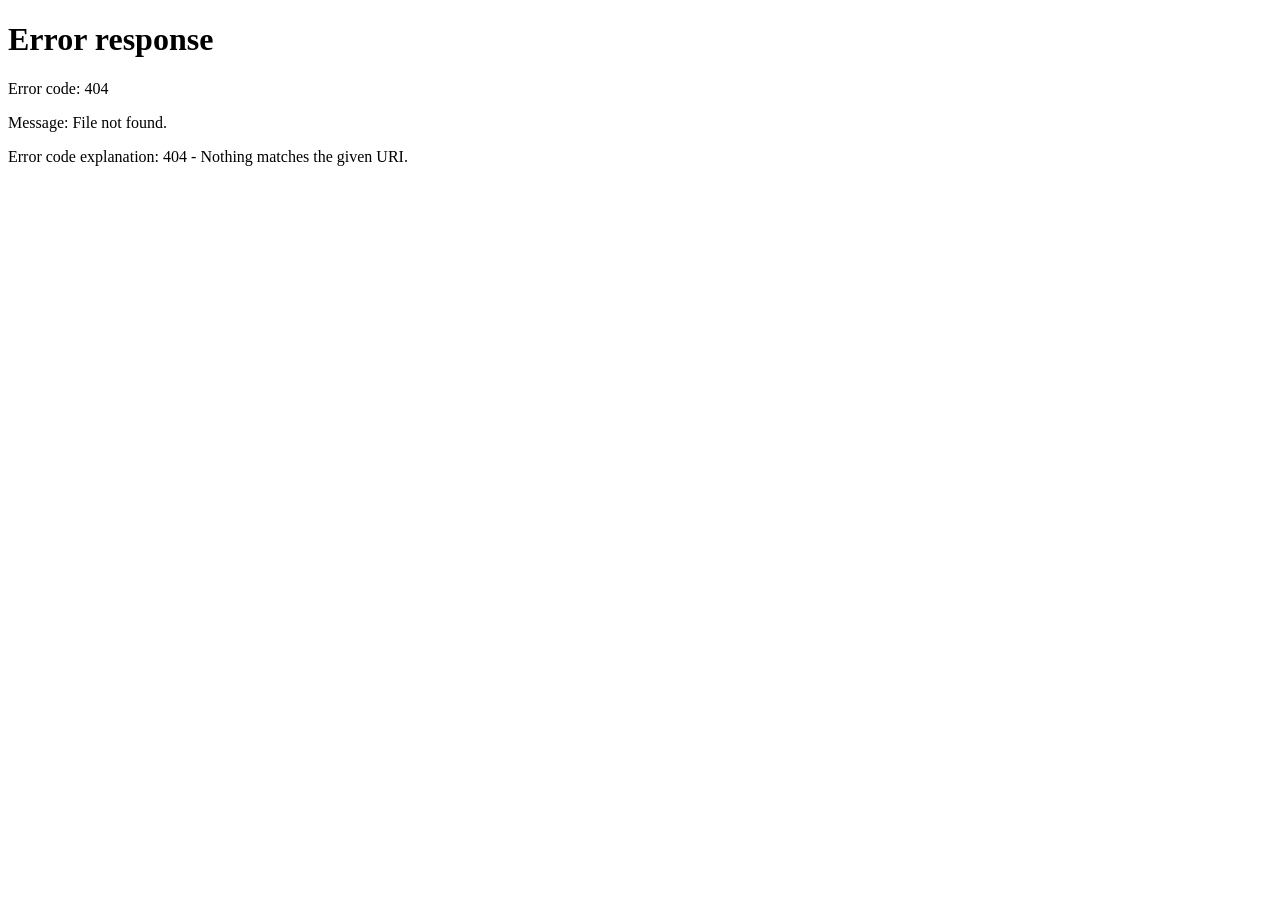
==== dashboard.html @ 2d8a4109 "feat: widget flotante persistente de usuarios conectados en tiempo real" ====
<!DOCTYPE html>
<html lang="es">
<head>
    <meta charset="UTF-8">
    <meta name="viewport" content="width=device-width, initial-scale=1.0">
    <title>Producción - Dashboard ERP</title>
    <meta name="description" content="Dashboard principal del sistema ERP de Producción.">
    <link rel="stylesheet" href="style.css">
    <link href="https://fonts.googleapis.com/css2?family=Outfit:wght@300;400;600;800&display=swap" rel="stylesheet">
    <link rel="manifest" href="manifest.json">
    <meta name="theme-color" content="#4facfe">
    <meta name="apple-mobile-web-app-capable" content="yes">
    <meta name="apple-mobile-web-app-status-bar-style" content="black-translucent">
    <meta name="apple-mobile-web-app-title" content="ProDUC">
    <link rel="apple-touch-icon" href="icons/icon-192.png">
</head>
<body class="dashboard-body">
    <script>
        (function() { if (!sessionStorage.getItem('sesion_activa')) window.location.replace('index.html'); })();
    </script>
    <div class="background-effects">
        <div class="glow-orb orb-1"></div>
        <div class="glow-orb orb-2"></div>
        <div class="glow-orb orb-3"></div>
    </div>

    <div class="dashboard-container">
        <!-- Sidebar -->
        <aside class="sidebar glass-panel">
            <div class="sidebar-header">
                <h2>Pro<span class="highlight">DUC</span></h2>
            </div>
            <nav class="sidebar-nav">
                <ul>
                    <li class="active"><a href="#" class="nav-link" data-target="dashboard-view">
                        <svg viewBox="0 0 24 24" fill="none" stroke="currentColor" stroke-width="2"><rect x="3" y="3" width="7" height="7"></rect><rect x="14" y="3" width="7" height="7"></rect><rect x="14" y="14" width="7" height="7"></rect><rect x="3" y="14" width="7" height="7"></rect></svg>
                        Dashboard
                    </a></li>
                    <li><a href="#" class="nav-link" data-target="usuarios-view">
                        <svg viewBox="0 0 24 24" fill="none" stroke="currentColor" stroke-width="2"><path d="M17 21v-2a4 4 0 0 0-4-4H5a4 4 0 0 0-4 4v2"></path><circle cx="9" cy="7" r="4"></circle><path d="M23 21v-2a4 4 0 0 0-3-3.87"></path><path d="M16 3.13a4 4 0 0 1 0 7.75"></path></svg>
                        Usuarios
                    </a></li>
                    <li><a href="#" class="nav-link" data-target="proyectos-view">
                        <svg viewBox="0 0 24 24" fill="none" stroke="currentColor" stroke-width="2"><path d="M14 2H6a2 2 0 0 0-2 2v16a2 2 0 0 0 2 2h12a2 2 0 0 0 2-2V8z"></path><polyline points="14 2 14 8 20 8"></polyline><line x1="16" y1="13" x2="8" y2="13"></line><line x1="16" y1="17" x2="8" y2="17"></line></svg>
                        Eventos Especiales
                    </a></li>

                    <li><a href="#" class="nav-link" data-target="agenda-view">
                        <svg viewBox="0 0 24 24" fill="none" stroke="currentColor" stroke-width="2"><rect x="3" y="4" width="18" height="18" rx="2" ry="2"></rect><line x1="16" y1="2" x2="16" y2="6"></line><line x1="8" y1="2" x2="8" y2="6"></line><line x1="3" y1="10" x2="21" y2="10"></line></svg>
                        Agenda
                    </a></li>
                    <li><a href="#" class="nav-link" data-target="recursos-view">
                        <svg viewBox="0 0 24 24" fill="none" stroke="currentColor" stroke-width="2"><path d="M4 19.5A2.5 2.5 0 0 1 6.5 17H20"></path><path d="M6.5 2H20v20H6.5A2.5 2.5 0 0 1 4 19.5v-15A2.5 2.5 0 0 1 6.5 2z"></path></svg>
                        Recursos
                    </a></li>
                    <li><a href="#" class="nav-link" data-target="chat-view">
                        <svg viewBox="0 0 24 24" fill="none" stroke="currentColor" stroke-width="2"><path d="M21 15a2 2 0 0 1-2 2H7l-4 4V5a2 2 0 0 1 2-2h14a2 2 0 0 1 2 2z"></path></svg>
                        Chat
                    </a></li>
                    <li><a href="#" class="nav-link" data-target="ajustes-view">
                        <svg viewBox="0 0 24 24" fill="none" stroke="currentColor" stroke-width="2"><circle cx="12" cy="12" r="3"></circle><path d="M19.4 15a1.65 1.65 0 0 0 .33 1.82l.06.06a2 2 0 0 1 0 2.83 2 2 0 0 1-2.83 0l-.06-.06a1.65 1.65 0 0 0-1.82-.33 1.65 1.65 0 0 0-1 1.51V21a2 2 0 0 1-2 2 2 2 0 0 1-2-2v-.09A1.65 1.65 0 0 0 9 19.4a1.65 1.65 0 0 0-1.82.33l-.06.06a2 2 0 0 1-2.83 0 2 2 0 0 1 0-2.83l.06-.06a1.65 1.65 0 0 0 .33-1.82 1.65 1.65 0 0 0-1.51-1H3a2 2 0 0 1-2-2 2 2 0 0 1 2-2h.09A1.65 1.65 0 0 0 4.6 9a1.65 1.65 0 0 0-.33-1.82l-.06-.06a2 2 0 0 1 0-2.83 2 2 0 0 1 2.83 0l.06.06a1.65 1.65 0 0 0 1.82.33H9a1.65 1.65 0 0 0 1-1.51V3a2 2 0 0 1 2-2 2 2 0 0 1 2 2v.09a1.65 1.65 0 0 0 1 1.51 1.65 1.65 0 0 0 1.82-.33l.06-.06a2 2 0 0 1 2.83 0 2 2 0 0 1 0 2.83l-.06.06a1.65 1.65 0 0 0-.33 1.82V9a1.65 1.65 0 0 0 1.51 1H21a2 2 0 0 1 2 2 2 2 0 0 1-2 2h-.09a1.65 1.65 0 0 0-1.51 1z"></path></svg>
                        Ajustes
                    </a></li>
                </ul>
            </nav>
            <div class="sidebar-footer">
                <a href="#" class="logout-btn">
                    <svg viewBox="0 0 24 24" fill="none" stroke="currentColor" stroke-width="2"><path d="M9 21H5a2 2 0 0 1-2-2V5a2 2 0 0 1 2-2h4"></path><polyline points="16 17 21 12 16 7"></polyline><line x1="21" y1="12" x2="9" y2="12"></line></svg>
                    Cerrar Sesión
                </a>
            </div>
        </aside>

        <!-- Contenido Principal -->
        <main class="main-content">
            <!-- VISTA: DASHBOARD -->
            <div id="dashboard-view" class="view-section active-view">
                <!-- Tarjeta de bienvenida con info del usuario -->
                <div class="bienvenida-card glass-panel" style="margin-bottom:20px;">
                    <div id="bienvenida-content"></div>
                </div>
                <section class="dashboard-grid">
                    <div class="widget-card glass-panel">
                        <div class="widget-icon primary-bg">
                            <svg viewBox="0 0 24 24" fill="white" stroke="none"><path d="M17 21v-2a4 4 0 0 0-4-4H5a4 4 0 0 0-4 4v2"></path><circle cx="9" cy="7" r="4"></circle><path d="M23 21v-2a4 4 0 0 0-3-3.87"></path><path d="M16 3.13a4 4 0 0 1 0 7.75"></path></svg>
                        </div>
                        <div class="widget-info">
                            <h3>Usuarios Registrados</h3>
                            <p class="widget-number" id="stat-usuarios">0</p>
                            <span class="trend neutral" id="stat-usuarios-label">Sin registros aún</span>
                        </div>
                    </div>
                    <div class="widget-card glass-panel">
                        <div class="widget-icon purple-bg">
                            <svg viewBox="0 0 24 24" fill="white" stroke="none"><path d="M22 19a2 2 0 0 1-2 2H4a2 2 0 0 1-2-2V5a2 2 0 0 1 2-2h5l2 3h9a2 2 0 0 1 2 2z"></path></svg>
                        </div>
                        <div class="widget-info">
                            <h3>Eventos Especiales</h3>
                            <p class="widget-number" id="stat-proyectos">0</p>
                            <span class="trend neutral" id="stat-proyectos-label">Sin eventos aún</span>
                        </div>
                    </div>
                    <div class="widget-card glass-panel">
                        <div class="widget-icon success-bg">
                            <svg viewBox="0 0 24 24" fill="none" stroke="white" stroke-width="2"><rect x="3" y="4" width="18" height="18" rx="2" ry="2"></rect><line x1="16" y1="2" x2="16" y2="6"></line><line x1="8" y1="2" x2="8" y2="6"></line><line x1="3" y1="10" x2="21" y2="10"></line></svg>
                        </div>
                        <div class="widget-info">
                            <h3>Servicios Reservados</h3>
                            <p class="widget-number" id="stat-servicios">0</p>
                            <span class="trend neutral" id="stat-servicios-label">Sin reservas aún</span>
                        </div>
                    </div>
                </section>
                <section class="dashboard-details">
                    <div class="details-panel glass-panel">
                        <div class="panel-heading">
                            <h3>Servicios Esta Semana</h3>
                        </div>
                        <ul class="activity-list" id="servicios-semana-list">
                            <li><span style="color:var(--text-muted);font-size:0.9rem;">Sin servicios reservados esta semana.</span></li>
                        </ul>
                    </div>
                </section>
                <!-- Panel programación por servicio (Siervo) -->
                <div class="details-panel glass-panel" id="dash-programacion-panel" style="margin-bottom:0;display:none;">
                    <div class="panel-heading">
                        <h3>📄 Programación</h3>
                    </div>
                    <div id="dash-programacion-content"></div>
                </div>
                <!-- Panel proyectos del dashboard -->
                <section class="dashboard-details" style="margin-top:0;">
                    <div class="details-panel glass-panel" id="dash-proyectos-panel">
                        <div class="panel-heading">
                            <h3 id="dash-proyectos-titulo">Próximos Eventos</h3>
                        </div>
                        <ul class="activity-list" id="dash-proyectos-list">
                            <li><span style="color:var(--text-muted);font-size:0.9rem;">Sin eventos especiales.</span></li>
                        </ul>
                    </div>
                </section>
            </div>

            <!-- VISTA: USUARIOS -->
            <div id="usuarios-view" class="view-section hidden-view">
                <div class="details-panel glass-panel">
                    <div class="panel-heading" style="flex-wrap:wrap;gap:10px;">
                        <h2>Usuarios Registrados</h2>
                        <div style="display:flex;gap:8px;flex-wrap:wrap;align-items:center;">
                            <select id="filtro-rol" class="filter-select">
                                <option value="">Todos los roles</option>
                                <option value="SuperLider">Super Líder</option>
                                <option value="Lider">Líder</option>
                                <option value="Siervo">Siervo</option>
                            </select>
                            <select id="filtro-area" class="filter-select">
                                <option value="">Todas las áreas</option>
                                <option value="Visuales">Visuales</option>
                                <option value="Filmakers">Filmakers</option>
                                <option value="Fotografía">Fotografía</option>
                                <option value="Coordinación">Coordinación</option>
                                <option value="Switchers">Switchers</option>
                                <option value="Streaming">Streaming</option>
                                <option value="Luces">Luces</option>
                                <option value="Diseño">Diseño</option>
                                <option value="Edición">Edición</option>
                                <option value="Protocolos">Protocolos</option>
                                <option value="Cámaras">Cámaras</option>
                                <option value="Administración">Administración</option>
                            </select>
                        </div>
                    </div>
                    <div id="usuarios-cards-container" style="display:grid;grid-template-columns:repeat(auto-fill,minmax(280px,1fr));gap:14px;margin-top:8px;"></div>
                </div>
            </div>

            <!-- VISTA: PROYECTOS -->
            <div id="proyectos-view" class="view-section hidden-view">
                <!-- Lista de proyectos -->
                <div class="details-panel glass-panel" style="margin-bottom:20px;">
                    <div class="panel-heading" style="flex-wrap:wrap;gap:8px;">
                        <h2>Eventos Especiales</h2>
                        <div style="display:flex;gap:8px;align-items:center;flex-wrap:wrap;">
                            <span id="proyectos-count" style="color:var(--secondary-color);font-size:0.85rem;"></span>
                            <select id="filtro-estado-proy" class="filter-select">
                                <option value="">Todos los estados</option>
                                <option value="Planificado">Planificado</option>
                                <option value="En curso">En curso</option>
                                <option value="Completado">Completado</option>
                            </select>
                            <button class="btn-secondary" id="btn-toggle-calendario" style="padding:4px 10px;font-size:0.78rem;">📅 Calendario</button>
                        </div>
                    </div>
                    <div id="proyectos-calendario" class="hidden" style="margin-bottom:16px;"></div>
                    <div id="proyectos-lista" style="margin-bottom:10px;"></div>
                </div>
                <!-- Formulario crear proyecto (solo Admin) -->
                <div class="details-panel glass-panel" id="crear-proyecto-panel" style="margin-bottom:20px;">
                    <div class="panel-heading">
                        <h2>Crear Nuevo Evento Especial</h2>
                    </div>
                    <form id="proyectos-form" class="custom-form">
                        <div class="input-group">
                            <label>Nombre del Evento</label>
                            <input type="text" id="proj-nombre" placeholder="Ej: Aniversario 2026" required>
                        </div>
                        <div class="form-row">
                            <div class="input-group">
                                <label>Fecha del Evento</label>
                                <input type="date" id="proj-fecha" required>
                            </div>
                            <div class="input-group">
                                <label>Hora del Evento</label>
                                <input type="time" id="proj-hora" required>
                            </div>
                        </div>
                        <div class="input-group">
                            <label>Áreas Requeridas y Siervos por Área</label>
                            <div id="proj-areas-container" class="areas-container">
                                <div class="area-row" data-area="Visuales"><span class="area-icono">🎬</span><span class="area-nombre">Visuales</span><div class="area-counter"><button type="button" class="area-counter-btn area-minus">−</button><input type="number" class="area-cantidad" min="0" value="0"><button type="button" class="area-counter-btn area-plus">+</button></div></div>
                                <div class="area-row" data-area="Filmakers"><span class="area-icono">🎥</span><span class="area-nombre">Filmakers</span><div class="area-counter"><button type="button" class="area-counter-btn area-minus">−</button><input type="number" class="area-cantidad" min="0" value="0"><button type="button" class="area-counter-btn area-plus">+</button></div></div>
                                <div class="area-row" data-area="Fotografía"><span class="area-icono">📷</span><span class="area-nombre">Fotografía</span><div class="area-counter"><button type="button" class="area-counter-btn area-minus">−</button><input type="number" class="area-cantidad" min="0" value="0"><button type="button" class="area-counter-btn area-plus">+</button></div></div>
                                <div class="area-row" data-area="Coordinación"><span class="area-icono">📋</span><span class="area-nombre">Coordinación</span><div class="area-counter"><button type="button" class="area-counter-btn area-minus">−</button><input type="number" class="area-cantidad" min="0" value="0"><button type="button" class="area-counter-btn area-plus">+</button></div></div>
                                <div class="area-row" data-area="Switchers"><span class="area-icono">🎛️</span><span class="area-nombre">Switchers</span><div class="area-counter"><button type="button" class="area-counter-btn area-minus">−</button><input type="number" class="area-cantidad" min="0" value="0"><button type="button" class="area-counter-btn area-plus">+</button></div></div>
                                <div class="area-row" data-area="Streaming"><span class="area-icono">📡</span><span class="area-nombre">Streaming</span><div class="area-counter"><button type="button" class="area-counter-btn area-minus">−</button><input type="number" class="area-cantidad" min="0" value="0"><button type="button" class="area-counter-btn area-plus">+</button></div></div>
                                <div class="area-row" data-area="Luces"><span class="area-icono">💡</span><span class="area-nombre">Luces</span><div class="area-counter"><button type="button" class="area-counter-btn area-minus">−</button><input type="number" class="area-cantidad" min="0" value="0"><button type="button" class="area-counter-btn area-plus">+</button></div></div>
                                <div class="area-row" data-area="Diseño"><span class="area-icono">🎨</span><span class="area-nombre">Diseño</span><div class="area-counter"><button type="button" class="area-counter-btn area-minus">−</button><input type="number" class="area-cantidad" min="0" value="0"><button type="button" class="area-counter-btn area-plus">+</button></div></div>
                                <div class="area-row" data-area="Edición"><span class="area-icono">✂️</span><span class="area-nombre">Edición</span><div class="area-counter"><button type="button" class="area-counter-btn area-minus">−</button><input type="number" class="area-cantidad" min="0" value="0"><button type="button" class="area-counter-btn area-plus">+</button></div></div>
                                <div class="area-row" data-area="Protocolos"><span class="area-icono">📜</span><span class="area-nombre">Protocolos</span><div class="area-counter"><button type="button" class="area-counter-btn area-minus">−</button><input type="number" class="area-cantidad" min="0" value="0"><button type="button" class="area-counter-btn area-plus">+</button></div></div>
                                <div class="area-row" data-area="Cámaras"><span class="area-icono">📸</span><span class="area-nombre">Cámaras</span><div class="area-counter"><button type="button" class="area-counter-btn area-minus">−</button><input type="number" class="area-cantidad" min="0" value="0"><button type="button" class="area-counter-btn area-plus">+</button></div></div>
                            </div>
                        </div>
                        <div class="input-group">
                            <label>Descripción / Notas</label>
                            <textarea id="proj-desc" rows="3" placeholder="Detalles adicionales del evento..."></textarea>
                        </div>
                        <button type="submit" class="btn-primary" style="margin-top:20px;">Publicar Evento</button>
                    </form>
                </div>
                <!-- Historial de proyectos (al fondo) -->
                <div class="details-panel glass-panel">
                    <div class="panel-heading">
                        <h2>📁 Historial</h2>
                        <span id="historial-count" style="color:var(--text-muted);font-size:0.85rem;"></span>
                    </div>
                    <div id="proyectos-historial"></div>
                </div>
            </div>

            <!-- VISTA: AGENDA -->
            <div id="agenda-view" class="view-section hidden-view">
                <div class="details-panel glass-panel">
                    <div class="panel-heading" style="flex-wrap:wrap;gap:8px;">
                        <div>
                            <h2 id="agenda-week-title">Agenda Semanal</h2>
                            <p style="color:var(--text-muted);font-size:0.85rem;margin-top:4px;" id="agenda-week-range"></p>
                        </div>
                        <div style="display:flex;gap:8px;align-items:center;" id="agenda-admin-controls">
                            <!-- Solo Admin: ver reservas de todos -->
                            <button class="btn-secondary" id="btn-ver-reservas" style="display:none;">👥 Ver quién reservó</button>
                        </div>
                    </div>
                    <form id="agenda-form" style="max-width:100%;">
                        <div id="agenda-dynamic-container"></div>
                        <button type="submit" class="btn-primary" id="agenda-submit-btn" style="margin-top:30px;">Confirmar Selección</button>
                    </form>
                </div>
            </div>

            <!-- VISTA: RECURSOS -->
            <div id="recursos-view" class="view-section hidden-view">
                <!-- Para Admin/Líderes: Videos primero, luego PDFs -->
                <!-- Para Siervos: PDFs primero, luego Videos (se reordena por JS) -->
                <div id="recursos-pdfs-section" class="details-panel glass-panel" style="margin-bottom:20px;">
                    <div class="panel-heading">
                        <h2>📄 Programación</h2>
                        <span id="recursos-pdfs-count" style="color:var(--secondary-color);font-size:0.85rem;"></span>
                    </div>
                    <div id="recursos-add-pdf-panel">
                        <form id="form-add-pdf" class="custom-form" style="margin-top:8px;">
                            <div class="form-row">
                                <div class="input-group">
                                    <label>Título</label>
                                    <input type="text" id="pdf-titulo" placeholder="Ej: Manual de Cámaras" required>
                                </div>
                                <div class="input-group">
                                    <label>Servicio</label>
                                    <select id="pdf-servicio" class="filter-select" style="width:100%;padding:10px 12px;">
                                        <option value="">General</option>
                                    </select>
                                </div>
                            </div>
                            <div class="input-group">
                                <label>Subir archivo</label>
                                <input type="file" id="pdf-file" style="padding:8px;background:var(--input-bg);border:1px solid var(--input-border);border-radius:10px;color:var(--text-main);width:100%;">
                            </div>
                            <button type="submit" class="btn-primary" style="max-width:160px;margin-top:10px;font-size:0.85rem;">+ Subir</button>
                        </form>
                    </div>
                    <div id="recursos-pdfs-lista" style="margin-top:16px;"></div>
                    <!-- Historial de programación (PDFs expirados) -->
                    <div id="recursos-pdfs-historial-section" style="margin-top:20px;border-top:1px solid var(--panel-border);padding-top:16px;display:none;">
                        <div style="display:flex;align-items:center;justify-content:space-between;margin-bottom:10px;">
                            <h3 style="font-size:0.9rem;color:var(--text-muted);">📁 Historial de Programación</h3>
                            <span id="recursos-pdfs-historial-count" style="font-size:0.78rem;color:var(--text-muted);"></span>
                        </div>
                        <div id="recursos-pdfs-historial-lista"></div>
                    </div>
                </div>
                <div id="recursos-videos-section" class="details-panel glass-panel">
                    <div class="panel-heading">
                        <h2>🎬 Videos</h2>
                        <span id="recursos-videos-count" style="color:var(--secondary-color);font-size:0.85rem;"></span>
                    </div>
                    <div id="recursos-add-video-panel">
                        <form id="form-add-video" class="custom-form" style="margin-top:8px;">
                            <div class="form-row">
                                <div class="input-group">
                                    <label>Título del video</label>
                                    <input type="text" id="video-titulo" placeholder="Ej: Capacitación Cámaras" required>
                                </div>
                            </div>
                            <div class="input-group">
                                <label>URL de YouTube</label>
                                <input type="url" id="video-url" placeholder="https://youtube.com/..." required>
                            </div>
                            <button type="submit" class="btn-primary" style="max-width:160px;margin-top:4px;font-size:0.85rem;">+ Agregar</button>
                        </form>
                    </div>
                    <div id="recursos-videos-lista" style="margin-top:16px;"></div>
                </div>
            </div>

            <!-- VISTA: CHAT -->
            <div id="chat-view" class="view-section hidden-view">
                <div class="chat-container glass-panel" style="display: flex; height: calc(100vh - 120px); min-height: 500px; padding: 0; overflow: hidden; border-radius: 16px;">
                    <!-- Panel izquierdo: Usuarios Conectados -->
                    <div class="chat-sidebar" style="width: 280px; border-right: 1px solid var(--panel-border); display: flex; flex-direction: column; background: rgba(0,0,0,0.15);">
                        <div class="chat-sidebar-header" style="padding: 16px; border-bottom: 1px solid var(--panel-border);">
                            <h3 style="margin: 0; font-size: 1.1rem; color: var(--text-main);">Equipo en línea</h3>
                        </div>
                        <div id="chat-users-list" style="flex: 1; overflow-y: auto; padding: 8px 0;">
                            <!-- Dinámico -->
                        </div>
                    </div>

                    <!-- Panel derecho: Conversación -->
                    <div class="chat-main" style="flex: 1; display: flex; flex-direction: column; background: rgba(255,255,255,0.01);">
                        <!-- Cabecera del chat actual -->
                        <div id="chat-active-header" style="padding: 16px; border-bottom: 1px solid var(--panel-border); display: flex; align-items: center; justify-content: space-between;">
                            <div style="display: flex; align-items: center; gap: 12px;">
                                <div id="chat-active-avatar" class="avatar-placeholder" style="width: 40px; height: 40px; border-radius: 50%; display: flex; align-items: center; justify-content: center; font-weight: 700; color: white;"></div>
                                <div>
                                    <h4 id="chat-active-name" style="margin: 0; font-size: 0.95rem;">Selecciona un chat</h4>
                                    <span id="chat-active-status" style="font-size: 0.75rem; color: var(--text-muted);">para comenzar a hablar</span>
                                </div>
                            </div>
                        </div>

                        <!-- Lista de Mensajes -->
                        <div id="chat-messages-container" style="flex: 1; overflow-y: auto; padding: 16px; display: flex; flex-direction: column; gap: 12px;">
                            <div style="text-align: center; color: var(--text-muted); margin-top: 100px; font-size: 0.9rem;">
                                <div style="font-size: 3rem; margin-bottom: 12px;">💬</div>
                                <p>Selecciona un usuario de la lista de la izquierda para enviarle un mensaje.</p>
                            </div>
                        </div>

                        <!-- Entrada de Mensajes -->
                        <form id="chat-input-form" style="padding: 16px; border-top: 1px solid var(--panel-border); display: flex; gap: 8px; background: rgba(0,0,0,0.1); opacity: 0.5; pointer-events: none;">
                            <input type="text" id="chat-input-text" placeholder="Escribe un mensaje..." autocomplete="off" required style="flex: 1; padding: 12px; border-radius: 12px; border: 1px solid var(--input-border); background: var(--input-bg); color: var(--text-main);">
                            <button type="submit" class="btn-primary" style="margin-top: 0; width: auto; padding: 0 20px;">Enviar</button>
                        </form>
                    </div>
                </div>
            </div>

            <!-- VISTA: AJUSTES -->
            <div id="ajustes-view" class="view-section hidden-view">
                <div class="details-panel glass-panel">
                    <div class="panel-heading"><h2>Ajustes del Sistema</h2></div>
                    <p style="color:var(--text-muted);margin-bottom:20px;">Configuraciones generales del sistema.</p>
                    <div id="ajustes-tema" style="display:flex;align-items:center;justify-content:space-between;padding:16px;background:rgba(255,255,255,0.03);border-radius:12px;border:1px solid var(--panel-border);margin-bottom:20px;">
                        <div>
                            <strong>Modo de visualización</strong>
                            <p style="color:var(--text-muted);font-size:0.85rem;margin-top:4px;">Alterna entre modo oscuro y claro</p>
                        </div>
                        <button class="btn-secondary" id="toggle-theme" style="padding:8px 16px;">☀️ Modo Claro</button>
                    </div>
                </div>
            </div>

            <!-- MODAL: EDICIÓN DE USUARIOS -->
            <div id="edit-user-modal" class="modal hidden">
                <div class="modal-content glass-panel">
                    <span class="close-modal" data-modal="edit-user-modal">&times;</span>
                    <h2>Editar Usuario</h2>
                    <p style="color:var(--text-muted);font-size:0.9rem;margin-bottom:20px;">Modifica los datos del usuario.</p>
                    <form id="edit-user-form" class="custom-form">
                        <div class="input-group">
                            <label>Nombre Completo</label>
                            <input type="text" id="edit-nombre" required>
                        </div>
                        <div class="input-group">
                            <label>Correo Electrónico</label>
                            <input type="email" id="edit-correo" required>
                        </div>
                        <div class="input-group">
                            <label>Área</label>
                            <select id="edit-area" required>
                                <option value="Visuales">Visuales</option>
                                <option value="Filmakers">Filmakers</option>
                                <option value="Fotografía">Fotografía</option>
                                <option value="Coordinación">Coordinación</option>
                                <option value="Switchers">Switchers</option>
                                <option value="Streaming">Streaming</option>
                                <option value="Luces">Luces</option>
                                <option value="Diseño">Diseño</option>
                                <option value="Edición">Edición</option>
                                <option value="Protocolos">Protocolos</option>
                                <option value="Cámaras">Cámaras</option>
                                <option value="Administración">Administración</option>
                            </select>
                        </div>
                        <div class="input-group" style="margin-top:20px;border-top:1px solid rgba(255,255,255,0.05);padding-top:20px;">
                            <label>Nueva Contraseña (dejar en blanco para no cambiar)</label>
                            <input type="password" id="edit-password" placeholder="••••••••">
                        </div>
                        <button type="submit" class="btn-primary" style="margin-top:10px;">Guardar Cambios</button>
                    </form>
                </div>
            </div>

            <!-- MODAL: CONFIRMACIÓN -->
            <div id="confirm-modal" class="modal hidden">
                <div class="modal-content glass-panel" style="max-width:400px;">
                    <span class="close-modal" data-modal="confirm-modal">&times;</span>
                    <h2 id="confirm-title">¿Estás seguro?</h2>
                    <p id="confirm-message" style="color:var(--text-muted);margin:16px 0;font-size:0.95rem;"></p>
                    <div style="display:flex;gap:10px;margin-top:20px;">
                        <button class="btn-secondary" id="confirm-cancel" style="flex:1;padding:12px;">Cancelar</button>
                        <button class="btn-primary" id="confirm-ok" style="flex:1;margin-top:0;padding:12px;">Confirmar</button>
                    </div>
                </div>
            </div>

            <!-- MODAL: VER RESERVAS (Admin) -->
            <div id="reservas-modal" class="modal hidden">
                <div class="modal-content glass-panel" style="max-width:600px;">
                    <span class="close-modal" data-modal="reservas-modal">&times;</span>
                    <h2>Reservas del Mes</h2>
                    <p style="color:var(--text-muted);font-size:0.9rem;margin-bottom:20px;" id="reservas-modal-subtitle"></p>
                    <div id="reservas-modal-content"></div>
                </div>
            </div>

            <!-- MODAL: DETALLE PROYECTO -->
            <div id="proyecto-modal" class="modal hidden">
                <div class="modal-content glass-panel" style="max-width:550px;">
                    <span class="close-modal" data-modal="proyecto-modal">&times;</span>
                    <h2 id="proy-modal-nombre"></h2>
                    <div id="proy-modal-body" style="margin-top:16px;"></div>
                    <div id="proy-modal-acciones" style="display:flex;gap:10px;margin-top:24px;"></div>
                </div>
            </div>

            <!-- MODAL: EDITAR PROYECTO -->
            <div id="edit-proyecto-modal" class="modal hidden">
                <div class="modal-content glass-panel" style="max-width:580px;">
                    <span class="close-modal" data-modal="edit-proyecto-modal">&times;</span>
                    <h2>Editar Proyecto</h2>
                    <form id="edit-proyecto-form" class="custom-form" style="margin-top:16px;">
                        <div class="input-group">
                            <label>Nombre del Evento</label>
                            <input type="text" id="ep-nombre" required>
                        </div>
                        <div class="form-row">
                            <div class="input-group">
                                <label>Fecha del Evento</label>
                                <input type="date" id="ep-fecha" required>
                            </div>
                            <div class="input-group">
                                <label>Hora del Evento</label>
                                <input type="time" id="ep-hora" required>
                            </div>
                        </div>
                        <div class="input-group">
                            <label>Áreas y Siervos Requeridos</label>
                            <div id="ep-areas-container" class="areas-container">
                                <div class="area-row" data-area="Visuales"><span class="area-icono">🎬</span><span class="area-nombre">Visuales</span><div class="area-counter"><button type="button" class="area-counter-btn area-minus">−</button><input type="number" class="area-cantidad" min="0" value="0"><button type="button" class="area-counter-btn area-plus">+</button></div></div>
                                <div class="area-row" data-area="Filmakers"><span class="area-icono">🎥</span><span class="area-nombre">Filmakers</span><div class="area-counter"><button type="button" class="area-counter-btn area-minus">−</button><input type="number" class="area-cantidad" min="0" value="0"><button type="button" class="area-counter-btn area-plus">+</button></div></div>
                                <div class="area-row" data-area="Fotografía"><span class="area-icono">📷</span><span class="area-nombre">Fotografía</span><div class="area-counter"><button type="button" class="area-counter-btn area-minus">−</button><input type="number" class="area-cantidad" min="0" value="0"><button type="button" class="area-counter-btn area-plus">+</button></div></div>
                                <div class="area-row" data-area="Coordinación"><span class="area-icono">📋</span><span class="area-nombre">Coordinación</span><div class="area-counter"><button type="button" class="area-counter-btn area-minus">−</button><input type="number" class="area-cantidad" min="0" value="0"><button type="button" class="area-counter-btn area-plus">+</button></div></div>
                                <div class="area-row" data-area="Switchers"><span class="area-icono">🎛️</span><span class="area-nombre">Switchers</span><div class="area-counter"><button type="button" class="area-counter-btn area-minus">−</button><input type="number" class="area-cantidad" min="0" value="0"><button type="button" class="area-counter-btn area-plus">+</button></div></div>
                                <div class="area-row" data-area="Streaming"><span class="area-icono">📡</span><span class="area-nombre">Streaming</span><div class="area-counter"><button type="button" class="area-counter-btn area-minus">−</button><input type="number" class="area-cantidad" min="0" value="0"><button type="button" class="area-counter-btn area-plus">+</button></div></div>
                                <div class="area-row" data-area="Luces"><span class="area-icono">💡</span><span class="area-nombre">Luces</span><div class="area-counter"><button type="button" class="area-counter-btn area-minus">−</button><input type="number" class="area-cantidad" min="0" value="0"><button type="button" class="area-counter-btn area-plus">+</button></div></div>
                                <div class="area-row" data-area="Diseño"><span class="area-icono">🎨</span><span class="area-nombre">Diseño</span><div class="area-counter"><button type="button" class="area-counter-btn area-minus">−</button><input type="number" class="area-cantidad" min="0" value="0"><button type="button" class="area-counter-btn area-plus">+</button></div></div>
                                <div class="area-row" data-area="Edición"><span class="area-icono">✂️</span><span class="area-nombre">Edición</span><div class="area-counter"><button type="button" class="area-counter-btn area-minus">−</button><input type="number" class="area-cantidad" min="0" value="0"><button type="button" class="area-counter-btn area-plus">+</button></div></div>
                                <div class="area-row" data-area="Protocolos"><span class="area-icono">📜</span><span class="area-nombre">Protocolos</span><div class="area-counter"><button type="button" class="area-counter-btn area-minus">−</button><input type="number" class="area-cantidad" min="0" value="0"><button type="button" class="area-counter-btn area-plus">+</button></div></div>
                                <div class="area-row" data-area="Cámaras"><span class="area-icono">📸</span><span class="area-nombre">Cámaras</span><div class="area-counter"><button type="button" class="area-counter-btn area-minus">−</button><input type="number" class="area-cantidad" min="0" value="0"><button type="button" class="area-counter-btn area-plus">+</button></div></div>
                            </div>
                        </div>
                        <div class="input-group">
                            <label>Descripción / Notas</label>
                            <textarea id="ep-desc" rows="3"></textarea>
                        </div>
                        <button type="submit" class="btn-primary" style="margin-top:16px;">Guardar Cambios</button>
                    </form>
                </div>
            </div>

            <!-- MODAL: COMENTARIOS -->
            <div id="comentarios-modal" class="modal hidden">
                <div class="modal-content glass-panel" style="max-width:520px;">
                    <span class="close-modal" data-modal="comentarios-modal">&times;</span>
                    <h2 id="comentarios-modal-titulo">Comentarios</h2>
                    <div id="comentarios-lista" class="activity-list" style="max-height:280px;overflow-y:auto;margin:16px 0;"></div>
                    <div class="comentario-input-row">
                        <input type="text" id="comentario-input" placeholder="Escribe un comentario..." maxlength="200">
                        <button class="btn-primary" id="btn-enviar-comentario" style="width:auto;margin-top:0;padding:8px 16px;font-size:0.85rem;">Enviar</button>
                    </div>
                </div>
            </div>
        </main>
    </div>

    <!-- MODAL: PERFIL DE USUARIO -->
            <div id="perfil-modal" class="modal hidden">
                <div class="modal-content glass-panel" style="max-width:520px;">
                    <span class="close-modal" data-modal="perfil-modal">&times;</span>
                    <h2>👤 Mi Perfil</h2>
                    <p style="color:var(--text-muted);font-size:0.9rem;margin-bottom:20px;">Actualiza tus datos personales.</p>
                    
                    <!-- Contenedor foto de perfil -->
                    <div class="perfil-foto-container" style="display: flex; flex-direction: column; align-items: center; gap: 8px; margin-bottom: 20px;">
                        <div class="perfil-foto-wrapper" id="btn-perfil-cambiar-foto" style="position: relative; width: 95px; height: 95px; border-radius: 50%; background: linear-gradient(135deg, var(--primary-color), var(--secondary-color)); display: flex; align-items: center; justify-content: center; font-size: 2.2rem; font-weight: 800; color: white; cursor: pointer; overflow: hidden; border: 3px solid rgba(255, 255, 255, 0.15); transition: transform 0.2s, border-color 0.2s;" onmouseenter="this.style.transform='scale(1.05)'; this.querySelector('.perfil-foto-overlay').style.opacity='1'" onmouseleave="this.style.transform='scale(1)'; this.querySelector('.perfil-foto-overlay').style.opacity='0'">
                            <img id="perfil-foto-img" style="width: 100%; height: 100%; object-fit: cover; display: none;">
                            <span id="perfil-foto-iniciales"></span>
                            <div class="perfil-foto-overlay" style="position: absolute; bottom: 0; left: 0; width: 100%; height: 35%; background: rgba(0, 0, 0, 0.7); color: white; font-size: 0.62rem; display: flex; align-items: center; justify-content: center; opacity: 0; transition: opacity 0.2s; font-weight: bold;">
                                CAMBIAR
                            </div>
                        </div>
                        <input type="file" id="perfil-foto-input" accept="image/*" style="display: none;">
                        <span style="font-size: 0.75rem; color: var(--text-muted);">Toca la imagen para actualizar foto</span>
                    </div>

                    <form id="perfil-form" class="custom-form">
                        <div class="form-row">
                            <div class="input-group">
                                <label>Nombre Completo</label>
                                <input type="text" id="perfil-nombre" required>
                            </div>
                            <div class="input-group">
                                <label>Teléfono</label>
                                <input type="tel" id="perfil-telefono" placeholder="+51 999 999 999">
                            </div>
                        </div>
                        <div class="form-row">
                            <div class="input-group">
                                <label>Correo Electrónico</label>
                                <input type="email" id="perfil-correo" readonly style="opacity: 0.6; cursor: not-allowed; background: rgba(255,255,255,0.02);">
                            </div>
                            <div class="input-group">
                                <label>Distrito</label>
                                <input type="text" id="perfil-distrito" placeholder="Ej: Miraflores">
                            </div>
                        </div>
                        <div class="input-group">
                            <label>Área a la que perteneces</label>
                            <select id="perfil-area" required>
                                <option value="Visuales">Visuales</option>
                                <option value="Filmakers">Filmakers</option>
                                <option value="Fotografía">Fotografía</option>
                                <option value="Coordinación">Coordinación</option>
                                <option value="Switchers">Switchers</option>
                                <option value="Streaming">Streaming</option>
                                <option value="Luces">Luces</option>
                                <option value="Diseño">Diseño</option>
                                <option value="Edición">Edición</option>
                                <option value="Protocolos">Protocolos</option>
                                <option value="Cámaras">Cámaras</option>
                                <option value="Administración">Administración</option>
                            </select>
                        </div>
                        <div class="input-group">
                            <label>Nueva Contraseña (dejar en blanco para no cambiar)</label>
                            <input type="password" id="perfil-password" placeholder="••••••••">
                        </div>
                        <button type="submit" class="btn-primary" style="margin-top:10px;max-width:200px;">Guardar Perfil</button>
                    </form>
                    <!-- Historial de asistencia -->
                    <div id="perfil-historial" style="margin-top:20px;border-top:1px solid var(--panel-border);padding-top:16px;">
                        <h3 style="font-size:0.9rem;margin-bottom:12px;">📋 Historial de Asistencia</h3>
                        <div id="perfil-historial-content"></div>
                    </div>
                </div>
            </div>
    <div id="doc-preview-modal" class="modal hidden">
        <div class="modal-content glass-panel" style="max-width:700px;max-height:85vh;overflow:hidden;display:flex;flex-direction:column;">
            <span class="close-modal" data-modal="doc-preview-modal">&times;</span>
            <h2 id="doc-preview-titulo" style="margin-bottom:12px;font-size:1rem;"></h2>
            <div id="doc-preview-content" style="flex:1;overflow:auto;"></div>
        </div>
    </div>

    <!-- MODAL: EDITAR RECURSO VIDEO -->
    <div id="edit-video-modal" class="modal hidden">
        <div class="modal-content glass-panel" style="max-width:480px;">
            <span class="close-modal" data-modal="edit-video-modal">&times;</span>
            <h2>Editar Video</h2>
            <form id="edit-video-form" class="custom-form" style="margin-top:16px;">
                <div class="input-group">
                    <label>Título</label>
                    <input type="text" id="ev-titulo" required>
                </div>
                <div class="input-group">
                    <label>URL de YouTube</label>
                    <input type="url" id="ev-url" required>
                </div>
                <button type="submit" class="btn-primary" style="margin-top:10px;">Guardar Cambios</button>
            </form>
        </div>
    </div>

    <!-- MODAL: EDITAR RECURSO PDF -->
    <div id="edit-recurso-modal" class="modal hidden">
        <div class="modal-content glass-panel" style="max-width:480px;">
            <span class="close-modal" data-modal="edit-recurso-modal">&times;</span>
            <h2>Editar Recurso</h2>
            <form id="edit-recurso-form" class="custom-form" style="margin-top:16px;">
                <div class="input-group">
                    <label>Título</label>
                    <input type="text" id="er-titulo" required>
                </div>
                <div class="input-group">
                    <label>Servicio</label>
                    <select id="er-servicio" class="filter-select" style="width:100%;padding:10px 12px;">
                        <option value="">General</option>
                        <option value="dom-1">☀️ Domingo · 1er Servicio</option>
                        <option value="dom-2">☀️ Domingo · 2do Servicio</option>
                        <option value="dom-3">☀️ Domingo · 3er Servicio</option>
                        <option value="dom-4">☀️ Domingo · 4to Servicio</option>
                        <option value="mie-1">🌙 Miércoles · Servicio</option>
                    </select>
                </div>
                <div class="input-group">
                    <label>Reemplazar archivo (opcional)</label>
                    <p id="er-archivo-actual" style="font-size:0.78rem;color:var(--text-muted);margin-bottom:6px;"></p>
                    <input type="file" id="er-file" style="padding:8px;background:var(--input-bg);border:1px solid var(--input-border);border-radius:10px;color:var(--text-main);width:100%;">
                </div>
                <button type="submit" class="btn-primary" style="margin-top:10px;">Guardar Cambios</button>
            </form>
        </div>
    </div>

    <!-- Panel Flotante de Usuarios en Línea (Persistente) -->
    <div id="online-users-widget">
        <button id="online-widget-toggle" class="glass-panel" title="Quiénes están conectados">
            <span class="online-dot pulsing"></span>
            <span id="online-widget-count">0 en línea</span>
        </button>
        <div id="online-widget-panel" class="glass-panel">
            <div class="online-panel-header">
                <h3>🟢 Equipo en línea</h3>
                <button id="online-widget-close">&times;</button>
            </div>
            <div id="online-widget-list">
                <!-- Dinámico -->
            </div>
        </div>
    </div>

    <script src="dashboard.js" type="module"></script>
</body>
</html>
---- style.css ----
:root {
    --bg-color: #05050A;
    --panel-bg: rgba(20, 20, 30, 0.4);
    --panel-border: rgba(255, 255, 255, 0.1);
    --primary-color: #4facfe;
    --secondary-color: #00f2fe;
    --text-main: #ffffff;
    --text-muted: #a0a0b0;
    --input-bg: rgba(0, 0, 0, 0.3);
    --input-border: rgba(255, 255, 255, 0.1);
    --focus-glow: rgba(79, 172, 254, 0.5);
}

* {
    margin: 0;
    padding: 0;
    box-sizing: border-box;
    font-family: 'Outfit', sans-serif;
}

body {
    background-color: var(--bg-color);
    color: var(--text-main);
    min-height: 100vh;
    display: flex;
    justify-content: center;
    align-items: center;
    overflow-x: hidden;
    position: relative;
}

/* Background Effects */
.background-effects {
    position: fixed;
    top: 0;
    left: 0;
    width: 100vw;
    height: 100vh;
    z-index: -1;
    overflow: hidden;
}

.glow-orb {
    position: absolute;
    border-radius: 50%;
    filter: blur(100px);
    opacity: 0.6;
    animation: float 20s infinite alternate ease-in-out;
}

.orb-1 {
    width: 400px;
    height: 400px;
    background: var(--primary-color);
    top: -100px;
    left: -100px;
}

.orb-2 {
    width: 500px;
    height: 500px;
    background: #662d8c;
    bottom: -150px;
    right: -100px;
    animation-delay: -5s;
}

.orb-3 {
    width: 300px;
    height: 300px;
    background: var(--secondary-color);
    top: 50%;
    left: 50%;
    transform: translate(-50%, -50%);
    animation-delay: -10s;
    opacity: 0.3;
}

@keyframes float {
    0% {
        transform: translate(0, 0) scale(1);
    }

    100% {
        transform: translate(50px, 50px) scale(1.1);
    }
}

/* Container & Panels */
.container {
    width: 100%;
    max-width: 550px;
    padding: 20px;
    perspective: 1000px;
}

.glass-panel {
    background: var(--panel-bg);
    backdrop-filter: blur(20px);
    -webkit-backdrop-filter: blur(20px);
    border: 1px solid var(--panel-border);
    border-radius: 24px;
    padding: 40px;
    box-shadow: 0 25px 50px -12px rgba(0, 0, 0, 0.5);
    transition: all 0.5s cubic-bezier(0.4, 0, 0.2, 1);
    transform-origin: center;
}

.glass-panel.hidden {
    display: none;
    opacity: 0;
    transform: translateY(20px) scale(0.95);
}

.panel-header {
    text-align: center;
    margin-bottom: 30px;
}

.panel-header h1 {
    font-size: 2.2rem;
    font-weight: 800;
    margin-bottom: 10px;
    letter-spacing: -0.5px;
}

.highlight {
    background: linear-gradient(135deg, var(--primary-color), var(--secondary-color));
    -webkit-background-clip: text;
    background-clip: text;
    -webkit-text-fill-color: transparent;
    text-shadow: 0 0 30px rgba(79, 172, 254, 0.3);
}

.panel-header p {
    color: var(--text-muted);
    font-weight: 300;
}

/* Forms */
.form-row {
    display: flex;
    gap: 15px;
}

.form-row .input-group {
    flex: 1;
}

.input-group {
    margin-bottom: 20px;
    display: flex;
    flex-direction: column;
    position: relative;
}

.field-hint {
    font-size: 0.72rem;
    margin-top: 4px;
    margin-left: 4px;
    min-height: 14px;
    transition: color 0.2s;
}

.input-group label {
    font-size: 0.9rem;
    font-weight: 400;
    color: var(--text-muted);
    margin-bottom: 8px;
    margin-left: 4px;
    transition: color 0.3s;
}

.input-group input,
.input-group select,
.input-group textarea {
    width: 100%;
    box-sizing: border-box;
    background: var(--input-bg);
    border: 1px solid var(--input-border);
    border-radius: 12px;
    padding: 14px 16px;
    color: var(--text-main);
    font-size: 1rem;
    font-family: 'Outfit', sans-serif;
    outline: none;
    transition: all 0.3s ease;
    box-shadow: inset 0 2px 4px rgba(0, 0, 0, 0.1);
    resize: vertical;
}

.input-group select {
    -webkit-appearance: none;
    -moz-appearance: none;
    appearance: none;
    background-image: url("data:image/svg+xml;charset=UTF-8,%3csvg xmlns='http://www.w3.org/2000/svg' viewBox='0 0 24 24' fill='none' stroke='white' stroke-width='2' stroke-linecap='round' stroke-linejoin='round'%3e%3cpolyline points='6 9 12 15 18 9'%3e%3c/polyline%3e%3c/svg%3e");
    background-repeat: no-repeat;
    background-position: right 16px center;
    background-size: 16px;
    padding-right: 45px;
}

.input-group input:focus,
.input-group select:focus,
.input-group textarea:focus {
    border-color: var(--primary-color);
    background: rgba(0, 0, 0, 0.5);
    box-shadow: 0 0 0 3px var(--focus-glow);
}

.input-group input::placeholder,
.input-group textarea::placeholder {
    color: rgba(255, 255, 255, 0.2);
}

.input-group select option {
    background: var(--bg-color);
    color: var(--text-main);
}

/* Buttons */
.btn-primary {
    width: 100%;
    background: linear-gradient(135deg, var(--primary-color), var(--secondary-color));
    color: white;
    border: none;
    border-radius: 12px;
    padding: 16px;
    font-size: 1.1rem;
    font-weight: 600;
    cursor: pointer;
    transition: all 0.3s ease;
    margin-top: 10px;
    box-shadow: 0 10px 20px -10px var(--primary-color);
    position: relative;
    overflow: hidden;
}

.btn-primary::after {
    content: '';
    position: absolute;
    top: 0;
    left: -100%;
    width: 100%;
    height: 100%;
    background: linear-gradient(90deg, transparent, rgba(255, 255, 255, 0.2), transparent);
    transition: all 0.5s ease;
}

.btn-primary:hover {
    transform: translateY(-2px);
    box-shadow: 0 15px 25px -10px var(--primary-color);
}

.btn-primary:hover::after {
    left: 100%;
}

.btn-primary:active {
    transform: translateY(1px);
}

/* Footer Links */
.panel-footer {
    margin-top: 25px;
    text-align: center;
    font-size: 0.95rem;
    color: var(--text-muted);
}

.panel-footer a {
    color: var(--secondary-color);
    text-decoration: none;
    font-weight: 600;
    transition: color 0.3s, text-shadow 0.3s;
}

.panel-footer a:hover {
    color: #ffffff;
    text-shadow: 0 0 10px var(--secondary-color);
}

/* Responsive */
@media (max-width: 480px) {
    .form-row {
        flex-direction: column;
        gap: 0;
    }

    .glass-panel {
        padding: 30px 20px;
    }
}

/* Notificaciones (Toast) */
.notification-container {
    position: fixed;
    top: 20px;
    right: 20px;
    z-index: 9999;
    display: flex;
    flex-direction: column;
    gap: 15px;
    pointer-events: none;
}

.notification {
    background: rgba(15, 15, 25, 0.85);
    backdrop-filter: blur(12px);
    -webkit-backdrop-filter: blur(12px);
    border: 1px solid var(--panel-border);
    border-left: 4px solid var(--primary-color);
    box-shadow: 0 10px 30px rgba(0, 0, 0, 0.5);
    color: var(--text-main);
    padding: 16px 20px;
    border-radius: 12px;
    min-width: 280px;
    max-width: 380px;
    display: flex;
    align-items: center;
    gap: 15px;
    transform: translateX(120%);
    opacity: 0;
    transition: all 0.4s cubic-bezier(0.68, -0.55, 0.265, 1.55);
}

.notification.show {
    transform: translateX(0);
    opacity: 1;
}

.notification.success {
    border-left-color: var(--secondary-color);
}

.notification.error {
    border-left-color: #ff4757;
}

.notification-icon {
    width: 24px;
    height: 24px;
    flex-shrink: 0;
    color: var(--secondary-color);
}

.notification.error .notification-icon {
    color: #ff4757;
}

.notification-message {
    font-size: 0.95rem;
    font-weight: 300;
    line-height: 1.4;
}

/* =========================================
   ESTILOS DEL DASHBOARD ERP
   ========================================= */

.dashboard-body {
    display: block;
    /* Sobrescribir flex center */
    min-height: 100vh;
}

.dashboard-container {
    display: flex;
    min-height: 100vh;
    width: 100%;
    padding: 20px;
    gap: 20px;
    box-sizing: border-box;
}

/* Sidebar */
.sidebar {
    width: 280px;
    display: flex;
    flex-direction: column;
    padding: 30px 20px !important;
    border-radius: 20px !important;
}

.sidebar-header {
    text-align: center;
    margin-bottom: 40px;
}

.sidebar-header h2 {
    font-size: 2rem;
    font-weight: 800;
}

.sidebar-nav {
    flex: 1;
}

.sidebar-nav ul {
    list-style: none;
}

.sidebar-nav li {
    margin-bottom: 10px;
}

.sidebar-nav a {
    display: flex;
    align-items: center;
    gap: 15px;
    padding: 14px 20px;
    color: var(--text-muted);
    text-decoration: none;
    font-weight: 400;
    border-radius: 12px;
    transition: all 0.3s ease;
}

.sidebar-nav svg {
    width: 22px;
    height: 22px;
    transition: all 0.3s ease;
}

.sidebar-nav li.active a,
.sidebar-nav a:hover {
    background: rgba(255, 255, 255, 0.05);
    color: var(--text-main);
}

.sidebar-nav li.active a svg,
.sidebar-nav a:hover svg {
    color: var(--primary-color);
    filter: drop-shadow(0 0 8px rgba(79, 172, 254, 0.5));
}

.sidebar-footer .logout-btn {
    display: flex;
    align-items: center;
    gap: 10px;
    padding: 14px 20px;
    color: #ff4757;
    text-decoration: none;
    font-weight: 600;
    border-radius: 12px;
    transition: all 0.3s ease;
}

.sidebar-footer .logout-btn:hover {
    background: rgba(255, 71, 87, 0.1);
}

.sidebar-footer .logout-btn svg {
    width: 20px;
    height: 20px;
}

/* Contenido Principal */
.main-content {
    flex: 1;
    display: flex;
    flex-direction: column;
    gap: 20px;
    overflow-x: hidden;
}

/* Top Header */
.top-header {
    display: flex;
    justify-content: space-between;
    align-items: center;
    padding: 15px 30px !important;
    border-radius: 16px !important;
}

.header-welcome {
    display: flex;
    flex-direction: column;
    gap: 2px;
}

/* Tarjeta bienvenida dashboard */
.bienvenida-card {
    padding: 16px 20px !important;
    border-radius: 14px !important;
}

@media (max-width: 600px) {
    .bienvenida-card {
        padding: 12px 14px !important;
    }
    .bienvenida-card div[style*="font-size:1.2rem"] {
        font-size: 1rem !important;
    }
}

.header-search {
    display: flex;
    align-items: center;
    background: var(--input-bg);
    border: 1px solid var(--input-border);
    border-radius: 20px;
    padding: 10px 20px;
    width: 100%;
    max-width: 400px;
    gap: 10px;
}

.header-search svg {
    width: 18px;
    height: 18px;
    color: var(--text-muted);
}

.header-search input {
    background: transparent;
    border: none;
    color: var(--text-main);
    width: 100%;
    font-size: 0.95rem;
    outline: none;
}

.header-profile {
    display: flex;
    align-items: center;
    gap: 25px;
}

.notification-bell {
    position: relative;
    cursor: pointer;
}

.notification-bell svg {
    width: 24px;
    height: 24px;
    color: var(--text-muted);
    transition: color 0.3s;
}

.notification-bell:hover svg {
    color: var(--text-main);
}

.notification-bell .badge {
    position: absolute;
    top: -5px;
    right: -5px;
    background: #ff4757;
    color: white;
    font-size: 0.7rem;
    font-weight: bold;
    width: 18px;
    height: 18px;
    display: flex;
    justify-content: center;
    align-items: center;
    border-radius: 50%;
}

.user-info {
    display: flex;
    align-items: center;
    gap: 12px;
}

.user-info .avatar {
    width: 45px;
    height: 45px;
    border-radius: 50%;
    background: linear-gradient(135deg, var(--primary-color), var(--secondary-color));
    display: flex;
    justify-content: center;
    align-items: center;
    font-size: 1.5rem;
    box-shadow: 0 5px 15px rgba(79, 172, 254, 0.3);
}

.user-desc {
    display: flex;
    flex-direction: column;
}

.user-name {
    font-weight: 600;
    font-size: 1rem;
}

.user-role {
    font-size: 0.8rem;
    color: var(--secondary-color);
}

/* Dashboard Grid (Widgets) */
.dashboard-grid {
    display: grid;
    grid-template-columns: repeat(4, 1fr);
    gap: 8px;
}

.widget-card {
    padding: 10px 16px !important;
    border-radius: 10px !important;
    display: flex;
    align-items: center;
    justify-content: space-between;
    gap: 8px;
    flex-direction: row !important;
}

.widget-icon { display: none; }

.widget-info {
    flex: 1;
    min-width: 0;
    display: flex;
    align-items: center;
    justify-content: space-between;
    gap: 8px;
}

.widget-info h3 {
    font-size: 0.78rem;
    font-weight: 500;
    color: var(--text-muted);
    margin-bottom: 0;
    white-space: nowrap;
    overflow: hidden;
    text-overflow: ellipsis;
    flex-shrink: 0;
}

.widget-number { display: none; }

.trend {
    font-size: 0.82rem;
    font-weight: 700;
    white-space: nowrap;
}

.trend.positive {
    color: #38ef7d;
}

.trend.negative {
    color: #ff4757;
}

.trend.neutral {
    color: var(--secondary-color);
}

/* Activity Details */
.dashboard-details {
    display: flex;
    gap: 20px;
}

.details-panel {
    width: 100%;
    padding: 20px !important;
    border-radius: 16px !important;
    flex: 1 1 auto;
}



.panel-heading {
    display: flex;
    justify-content: space-between;
    align-items: center;
    margin-bottom: 10px;
    border-bottom: 1px solid var(--input-border);
    padding-bottom: 8px;
}

.panel-heading h3 {
    font-size: 0.9rem;
    font-weight: 600;
    white-space: nowrap;
    overflow: hidden;
    text-overflow: ellipsis;
}

.btn-secondary {
    background: rgba(255, 255, 255, 0.05);
    border: 1px solid var(--input-border);
    color: var(--text-main);
    padding: 3px 10px;
    border-radius: 6px;
    cursor: pointer;
    font-size: 0.72rem;
    transition: all 0.3s ease;
    white-space: nowrap;
    flex-shrink: 0;
}

.btn-secondary:hover {
    background: rgba(255, 255, 255, 0.1);
    border-color: var(--primary-color);
}

.activity-list {
    list-style: none;
    display: flex;
    flex-direction: column;
    gap: 0;
    max-height: 360px;
    overflow-y: auto;
    scrollbar-width: thin;
    scrollbar-color: rgba(79, 172, 254, 0.3) transparent;
}

.activity-list li {
    display: block;
    padding: 5px 4px;
    border-bottom: 1px solid rgba(255, 255, 255, 0.08);
    transition: background 0.2s;
    line-height: 1.3;
}

.activity-list li:last-child {
    border-bottom: none;
}

.activity-list li:hover {
    background: rgba(79, 172, 254, 0.04);
}

/* Separador de semana */
.week-separator {
    font-size: 0.72rem;
    font-weight: 700;
    text-transform: uppercase;
    letter-spacing: 1px;
    color: var(--primary-color);
    padding: 8px 10px 4px;
    border-bottom: 1px solid rgba(79, 172, 254, 0.15);
    border-top: 1px solid rgba(79, 172, 254, 0.08);
    background: rgba(79, 172, 254, 0.05);
    display: flex;
    justify-content: space-between;
    align-items: center;
    cursor: pointer;
    user-select: none;
}

.week-separator .week-toggle {
    font-size: 0.8rem;
    color: var(--text-muted);
    transition: transform 0.3s;
}

.week-group.collapsed .week-toggle {
    transform: rotate(-90deg);
}

.week-group-items {
    overflow: hidden;
    transition: max-height 0.35s ease;
}

.week-group.collapsed .week-group-items {
    max-height: 0 !important;
}

.activity-avatar {
    display: none;
}

.activity-text {
    display: block;
    width: 100%;
}

.activity-text p {
    font-size: 0.8rem;
    font-weight: 400;
    color: var(--text-main);
    line-height: 1.3;
    margin: 0;
    white-space: nowrap;
    overflow: hidden;
    text-overflow: ellipsis;
}

.activity-text .activity-note-line {
    font-size: 0.78rem;
    color: var(--text-main);
    display: grid;
    grid-template-columns: 1fr auto auto;
    gap: 0 10px;
    align-items: center;
    white-space: nowrap;
    overflow: hidden;
}

.activity-note-line .note-detail {
    overflow: hidden;
    text-overflow: ellipsis;
    white-space: nowrap;
}

.activity-note-line .note-user {
    color: var(--text-muted);
    font-size: 0.72rem;
    border-left: 1px solid rgba(255,255,255,0.12);
    padding-left: 8px;
    white-space: nowrap;
}

.activity-note-line .note-time {
    color: var(--secondary-color);
    font-size: 0.7rem;
    border-left: 1px solid rgba(255,255,255,0.12);
    padding-left: 8px;
    font-variant-numeric: tabular-nums;
    white-space: nowrap;
}

.activity-text strong {
    color: var(--primary-color);
    font-weight: 600;
}

.activity-text em {
    color: #f2c94c;
    font-style: normal;
    font-weight: 500;
}

.activity-time {
    font-size: 0.8rem;
    color: var(--text-muted);
}

/* Responsividad del Dashboard */
@media (max-width: 900px) {
    .dashboard-container {
        flex-direction: column;
    }

    .sidebar {
        width: 100%;
        flex-direction: column;
        padding: 8px 12px !important;
        gap: 4px;
    }

    .sidebar-header {
        margin-bottom: 0;
    }

    .sidebar-header h2 { font-size: 1.3rem; }

    /* Iconos + logout en una sola fila */
    .sidebar-nav { width: 100%; }
    .sidebar-nav ul {
        display: flex;
        gap: 2px;
        flex-wrap: nowrap;
        overflow-x: auto;
        align-items: center;
    }
    .sidebar-nav li { margin-bottom: 0; }
    .sidebar-nav a {
        padding: 7px 9px;
        font-size: 0;
        gap: 0;
    }
    .sidebar-nav a svg { width: 19px; height: 19px; }

    .sidebar-footer {
        position: absolute;
        right: 12px;
        bottom: 8px;
    }
    .sidebar-footer .logout-btn {
        font-size: 0;
        padding: 7px 9px;
    }
    .sidebar-footer .logout-btn svg { margin-right: 0; }

    .sidebar { position: relative; }

    /* Widgets: 2x2 en tablet */
    .dashboard-grid {
        grid-template-columns: repeat(2, 1fr);
        gap: 6px;
    }
}

@media (max-width: 600px) {
    .top-header {
        flex-direction: row;
        gap: 10px;
        padding: 10px 14px !important;
    }

    .header-welcome {
        flex: 1;
        min-width: 0;
    }

    .header-welcome span {
        white-space: nowrap;
        overflow: hidden;
        text-overflow: ellipsis;
    }

    /* Widgets: 2x2 en móvil pequeño */
    .dashboard-grid {
        grid-template-columns: repeat(2, 1fr);
        gap: 5px;
    }

    .dashboard-details {
        flex-direction: column;
    }
}

/* =========================================
   ESTILOS DE VISTAS INTERNAS (TABS)
   ========================================= */

.view-section {
    display: none;
    animation: fadeIn 0.4s ease forwards;
}

.view-section.active-view {
    display: block;
}

.view-section.hidden-view {
    display: none !important;
}

@keyframes fadeIn {
    from {
        opacity: 0;
        transform: translateY(10px);
    }

    to {
        opacity: 1;
        transform: translateY(0);
    }
}

/* Formularios Internos */
.custom-form {
    max-width: 600px;
}

/* Tarjetas de Agenda (Radio Buttons Customizados) */
.agenda-card {
    cursor: pointer;
    position: relative;
    display: block;
}

.agenda-card input[type="radio"] {
    position: absolute;
    opacity: 0;
    width: 0;
    height: 0;
}

.agenda-content {
    background: rgba(255, 255, 255, 0.03);
    border: 2px solid var(--panel-border);
    border-radius: 16px;
    padding: 20px;
    text-align: center;
    transition: all 0.3s ease;
}

.agenda-content h3 {
    font-size: 1.1rem;
    color: var(--text-main);
    margin-bottom: 5px;
}

.agenda-content p {
    font-size: 1.5rem;
    font-weight: 800;
    color: var(--primary-color);
}

.agenda-card:hover .agenda-content {
    background: rgba(255, 255, 255, 0.08);
    border-color: rgba(255, 255, 255, 0.2);
    transform: translateY(-2px);
}

.agenda-card input[type="radio"]:checked+.agenda-content {
    background: rgba(79, 172, 254, 0.1);
    border-color: var(--primary-color);
    box-shadow: 0 0 20px rgba(79, 172, 254, 0.3);
}

.agenda-card input[type="radio"]:focus-visible+.agenda-content {
    outline: 2px solid var(--secondary-color);
    outline-offset: 4px;
}

/* Disposición Vertical para Agenda */
.agenda-list-vertical {
    display: flex;
    flex-direction: column;
    gap: 15px;
    /* Separación amplia entre tarjetas */
    width: 100%;
}

.agenda-list-vertical .agenda-content {
    display: flex;
    justify-content: space-between;
    align-items: center;
    padding: 15px 25px;
    text-align: left;
}

.agenda-list-vertical .agenda-content h3 {
    margin-bottom: 0;
    font-size: 1.2rem;
}

.agenda-list-vertical .agenda-content p {
    font-size: 1.2rem;
    font-weight: 600;
}

/* =========================================
   AGENDA DINAMICA (POR MATRIZ DE TABLA)
   ========================================= */
.agenda-section-title {
    color: var(--primary-color);
    font-size: 1.2rem;
    margin-bottom: 15px;
    border-left: 4px solid var(--secondary-color);
    padding-left: 10px;
}

.text-center {
    text-align: center !important;
}

.agenda-reserve-table th {
    background: rgba(255, 255, 255, 0.02);
}

.agenda-reserve-table th small {
    font-size: 0.75rem;
    color: var(--text-muted);
    font-weight: 400;
}

.time-checkbox {
    display: none;
}

.time-label {
    display: inline-block;
    padding: 10px 18px;
    background: var(--input-bg);
    border: 1px solid var(--input-border);
    border-radius: 8px;
    text-align: center;
    color: var(--text-main);
    cursor: pointer;
    font-size: 0.95rem;
    font-weight: 500;
    transition: all 0.3s ease;
}

.compact-label {
    padding: 6px 12px;
    font-size: 0.85rem;
    width: 100%;
}

.time-checkbox:checked + .time-label {
    background: rgba(79, 172, 254, 0.15);
    border-color: var(--primary-color);
    color: var(--primary-color);
    box-shadow: 0 0 15px rgba(79, 172, 254, 0.2);
}

.time-label:hover {
    background: rgba(255, 255, 255, 0.05);
}

/* =========================================
   TABLA DE USUARIOS
   ========================================= */
.table-container {
    width: 100%;
    overflow-x: auto;
}

.users-table {
    width: 100%;
    border-collapse: collapse;
    margin-top: 10px;
}

.users-table th, .users-table td {
    padding: 15px 20px;
    text-align: left;
    border-bottom: 1px solid rgba(255, 255, 255, 0.05);
}

.users-table th {
    font-size: 0.85rem;
    text-transform: uppercase;
    color: var(--text-muted);
    letter-spacing: 1px;
    font-weight: 600;
}

.users-table td {
    font-size: 0.95rem;
    color: var(--text-main);
    vertical-align: middle;
}

.users-table tbody tr {
    transition: background 0.3s ease;
}

.users-table tbody tr:hover {
    background: rgba(255, 255, 255, 0.03);
}

.user-cell {
    display: flex;
    align-items: center;
    gap: 15px;
}

.role-badge {
    padding: 6px 12px;
    border-radius: 20px;
    font-size: 0.8rem;
    font-weight: 600;
    display: inline-block;
}

.role-admin {
    background: rgba(255, 71, 87, 0.15);
    color: #ff4757;
    border: 1px solid rgba(255, 71, 87, 0.3);
}

.role-superlider {
    background: rgba(255, 107, 107, 0.15);
    color: #ff6b6b;
    border: 1px solid rgba(255, 107, 107, 0.3);
}

.role-lider {
    background: rgba(79, 172, 254, 0.15);
    color: #4facfe;
    border: 1px solid rgba(79, 172, 254, 0.3);
}

.role-siervo {
    background: rgba(46, 213, 115, 0.15);
    color: #2ed573;
    border: 1px solid rgba(46, 213, 115, 0.3);
}

/* =========================================
   MODALES (EDICIÓN Y OTROS)
   ========================================= */
.modal {
    position: fixed;
    top: 0;
    left: 0;
    width: 100%;
    height: 100%;
    background: rgba(0, 0, 0, 0.6);
    backdrop-filter: blur(5px);
    -webkit-backdrop-filter: blur(5px);
    display: flex;
    justify-content: center;
    align-items: center;
    z-index: 1000;
    opacity: 1;
    transition: opacity 0.3s ease;
}

.modal.hidden {
    opacity: 0;
    pointer-events: none;
    visibility: hidden;
}

.modal-content {
    background: var(--panel-bg);
    width: 90%;
    max-width: 500px;
    padding: 30px;
    position: relative;
    transform: translateY(0);
    transition: transform 0.3s cubic-bezier(0.4, 0, 0.2, 1);
}

.modal.hidden .modal-content {
    transform: translateY(20px);
}

.close-modal {
    position: absolute;
    top: 20px;
    right: 20px;
    font-size: 1.5rem;
    color: var(--text-muted);
    cursor: pointer;
    transition: color 0.3s;
}

.close-modal:hover {
    color: var(--primary-color);
}

/* =========================================
   NUEVAS MEJORAS
   ========================================= */

/* Filtros de tabla */
.filter-select {
    background: var(--input-bg);
    border: 1px solid var(--input-border);
    border-radius: 8px;
    color: var(--text-main);
    padding: 6px 12px;
    font-size: 0.82rem;
    font-family: 'Outfit', sans-serif;
    outline: none;
    cursor: pointer;
    transition: border-color 0.2s;
}
.filter-select:focus { border-color: var(--primary-color); }
.filter-select option { background: var(--bg-color); }

/* Botón peligro (eliminar) */
.btn-danger {
    background: rgba(255,71,87,0.15);
    border: 1px solid rgba(255,71,87,0.4);
    color: #ff4757;
    border-radius: 8px;
    padding: 4px 8px;
    font-size: 0.7rem;
    cursor: pointer;
    transition: all 0.2s;
}
.btn-danger:hover { background: rgba(255,71,87,0.3); }

/* Botón degradar rol */
.btn-downgrade {
    background: rgba(255,165,0,0.15);
    border: 1px solid rgba(255,165,0,0.4);
    color: #ffa500;
    border-radius: 8px;
    padding: 4px 8px;
    font-size: 0.7rem;
    cursor: pointer;
    transition: all 0.2s;
}
.btn-downgrade:hover { background: rgba(255,165,0,0.3); }

/* Tarjetas de proyecto */
.proyecto-card {
    background: rgba(255,255,255,0.03);
    border: 1px solid var(--panel-border);
    border-radius: 14px;
    padding: 16px 20px;
    margin-bottom: 12px;
    display: flex;
    justify-content: space-between;
    align-items: flex-start;
    gap: 12px;
    transition: background 0.2s;
}
.proyecto-card:hover { background: rgba(255,255,255,0.05); }
.proyecto-card-info h4 { font-size: 1rem; font-weight: 600; margin-bottom: 4px; }
.proyecto-card-info p  { font-size: 0.82rem; color: var(--text-muted); }
.proyecto-card-actions { display: flex; gap: 6px; flex-shrink: 0; flex-wrap: wrap; justify-content: flex-end; }

/* Badges de estado de proyecto */
.estado-badge {
    display: inline-block;
    padding: 3px 10px;
    border-radius: 20px;
    font-size: 0.75rem;
    font-weight: 600;
    margin-left: 8px;
}
.estado-planificado { background: rgba(79,172,254,0.15); color: #4facfe; border: 1px solid rgba(79,172,254,0.3); }
.estado-en-curso    { background: rgba(255,165,0,0.15);  color: #ffa500; border: 1px solid rgba(255,165,0,0.3); }
.estado-completado  { background: rgba(46,213,115,0.15); color: #2ed573; border: 1px solid rgba(46,213,115,0.3); }

/* Checkbox deshabilitado (ya reservado) */
.time-checkbox:disabled + .time-label {
    background: rgba(46,213,115,0.1);
    border-color: rgba(46,213,115,0.4);
    color: #2ed573;
    cursor: default;
    opacity: 0.8;
}

/* Modo claro */
body.light-mode {
    --bg-color: #f0f2f8;
    --panel-bg: rgba(255,255,255,0.75);
    --panel-border: rgba(0,0,0,0.1);
    --text-main: #1a1a2e;
    --text-muted: #555577;
    --input-bg: rgba(0,0,0,0.05);
    --input-border: rgba(0,0,0,0.15);
    --focus-glow: rgba(79,172,254,0.3);
}
body.light-mode { background-color: var(--bg-color); }
body.light-mode .glow-orb { opacity: 0.15; }

/* Areas grid en formulario de proyectos */
.areas-container {
    display: grid;
    grid-template-columns: 1fr 1fr;
    gap: 8px;
    padding: 4px 0;
}
.area-row {
    display: flex;
    align-items: center;
    gap: 10px;
    padding: 10px 14px;
    border-radius: 12px;
    background: rgba(255,255,255,0.03);
    border: 1px solid rgba(255,255,255,0.07);
    transition: all 0.2s;
    position: relative;
    overflow: hidden;
}
.area-row::before {
    content: '';
    position: absolute;
    left: 0; top: 0; bottom: 0;
    width: 3px;
    background: var(--area-color, var(--primary-color));
    border-radius: 3px 0 0 3px;
    opacity: 0.5;
    transition: opacity 0.2s;
}
.area-row.area-activa::before { opacity: 1; }
.area-row.area-activa {
    background: rgba(79,172,254,0.07);
    border-color: rgba(79,172,254,0.25);
}
.area-row[data-area="Visuales"]    { --area-color: #4facfe; }
.area-row[data-area="Filmakers"]   { --area-color: #a855f7; }
.area-row[data-area="Fotografía"]  { --area-color: #f59e0b; }
.area-row[data-area="Coordinación"]{ --area-color: #10b981; }
.area-row[data-area="Switchers"]   { --area-color: #ef4444; }
.area-row[data-area="Streaming"]   { --area-color: #06b6d4; }
.area-row[data-area="Luces"]       { --area-color: #fbbf24; }
.area-row[data-area="Diseño"]      { --area-color: #ec4899; }
.area-row[data-area="Edición"]     { --area-color: #8b5cf6; }
.area-row[data-area="Protocolos"]  { --area-color: #14b8a6; }
.area-row[data-area="Cámaras"]     { --area-color: #f97316; }
.area-icono {
    font-size: 1.2rem;
    width: 26px;
    text-align: center;
    flex-shrink: 0;
}
.area-nombre {
    flex: 1;
    font-size: 0.82rem;
    font-weight: 500;
    color: var(--text-muted);
    white-space: nowrap;
    overflow: hidden;
    text-overflow: ellipsis;
}
.area-row.area-activa .area-nombre {
    color: var(--text-main);
    font-weight: 600;
}
.area-counter {
    display: flex;
    align-items: center;
    gap: 0;
    background: rgba(0,0,0,0.3);
    border: 1px solid rgba(255,255,255,0.1);
    border-radius: 8px;
    overflow: hidden;
    flex-shrink: 0;
}
.area-counter-btn {
    width: 26px;
    height: 26px;
    border: none;
    background: transparent;
    color: var(--text-muted);
    font-size: 1rem;
    cursor: pointer;
    display: flex;
    align-items: center;
    justify-content: center;
    transition: all 0.15s;
    padding: 0;
}
.area-counter-btn:hover {
    background: var(--area-color, var(--primary-color));
    color: white;
    opacity: 0.85;
}
.area-cantidad {
    width: 30px !important;
    padding: 0 !important;
    text-align: center;
    border: none !important;
    border-left: 1px solid rgba(255,255,255,0.08) !important;
    border-right: 1px solid rgba(255,255,255,0.08) !important;
    border-radius: 0 !important;
    font-size: 0.82rem !important;
    font-weight: 700;
    background: transparent !important;
    color: var(--text-main) !important;
    height: 26px;
}
.area-row.area-activa .area-cantidad { color: var(--area-color, var(--primary-color)) !important; }
.area-label { display: none; }

@media (max-width: 500px) {
    .areas-container { grid-template-columns: 1fr; }
}

/* Badge de área en modal de proyecto */
.area-badge {
    display: inline-block;
    background: rgba(79,172,254,0.1);
    border: 1px solid rgba(79,172,254,0.25);
    border-radius: 20px;
    padding: 2px 10px;
    font-size: 0.8rem;
    margin: 2px;
    color: var(--text-main);
}
.area-badge strong { color: var(--primary-color); }

/* Historial de proyectos */
.historial-item {
    display: flex;
    justify-content: space-between;
    align-items: center;
    padding: 10px 12px;
    border-radius: 10px;
    background: rgba(255,255,255,0.02);
    border: 1px solid var(--panel-border);
    margin-bottom: 6px;
    gap: 10px;
}
.historial-info { display: flex; flex-direction: column; gap: 2px; min-width: 0; }
.historial-nombre { font-size: 0.88rem; font-weight: 500; color: var(--text-main); white-space: nowrap; overflow: hidden; text-overflow: ellipsis; }
.historial-fecha  { font-size: 0.75rem; color: var(--text-muted); }

/* Tarjetas de proyecto con color por estado */
.proyecto-card { border-left: 3px solid var(--panel-border); }
.proyecto-card.estado-planificado-card { border-left-color: #4facfe; }
.proyecto-card.estado-en-curso-card    { border-left-color: #ffa500; }
.proyecto-card.estado-completado-card  { border-left-color: #2ed573; }

/* Sidebar activo en móvil (iconos) */
@media (max-width: 900px) {
    .sidebar-nav li.active a {
        background: rgba(79,172,254,0.15);
        border-radius: 10px;
    }
    .sidebar-nav li.active a svg { color: var(--primary-color); }
}

/* Estado de tarea */
.tarea-estado {
    display: inline-block;
    padding: 1px 8px;
    border-radius: 20px;
    font-size: 0.68rem;
    font-weight: 600;
    margin-left: 6px;
    cursor: pointer;
}
.tarea-pendiente   { background: rgba(160,160,176,0.15); color: #a0a0b0; border: 1px solid rgba(160,160,176,0.3); }
.tarea-en-progreso { background: rgba(255,165,0,0.15);   color: #ffa500; border: 1px solid rgba(255,165,0,0.3); }
.tarea-completada  { background: rgba(46,213,115,0.15);  color: #2ed573; border: 1px solid rgba(46,213,115,0.3); }

/* Comentarios */
.comentarios-section { margin-top: 12px; border-top: 1px solid var(--panel-border); padding-top: 10px; }
.comentario-item { padding: 6px 8px; border-radius: 8px; background: rgba(255,255,255,0.03); margin-bottom: 6px; font-size: 0.82rem; }
.comentario-autor { font-weight: 600; color: var(--primary-color); margin-right: 6px; }
.comentario-hora  { color: var(--text-muted); font-size: 0.72rem; margin-left: 6px; }
.comentario-input-row { display: flex; gap: 8px; margin-top: 8px; }
.comentario-input-row input { flex: 1; background: var(--input-bg); border: 1px solid var(--input-border); border-radius: 8px; padding: 7px 12px; color: var(--text-main); font-size: 0.85rem; outline: none; }
.comentario-input-row input:focus { border-color: var(--primary-color); }
.comentario-input-row button { padding: 7px 14px; font-size: 0.82rem; }

/* Confirmación asistencia */
.asistencia-btn { padding: 5px 12px; border-radius: 8px; font-size: 0.78rem; cursor: pointer; border: 1px solid; transition: all 0.2s; }
.asistencia-confirmar { background: rgba(46,213,115,0.1); color: #2ed573; border-color: rgba(46,213,115,0.4); }
.asistencia-confirmar:hover { background: rgba(46,213,115,0.25); }
.asistencia-no-puedo  { background: rgba(255,71,87,0.1);  color: #ff4757; border-color: rgba(255,71,87,0.4); }
.asistencia-no-puedo:hover  { background: rgba(255,71,87,0.25); }
.asistencia-confirmado { background: rgba(46,213,115,0.2); color: #2ed573; border-color: #2ed573; cursor: default; }
.asistencia-rechazado  { background: rgba(255,71,87,0.2);  color: #ff4757; border-color: #ff4757; cursor: default; }

/* Dashboard vacío — bienvenida */
.dash-bienvenida { text-align: center; padding: 30px 20px; color: var(--text-muted); }
.dash-bienvenida .dash-bienvenida-icon { font-size: 2.5rem; margin-bottom: 10px; }
.dash-bienvenida p { font-size: 0.9rem; line-height: 1.6; }
.dash-bienvenida .proximo-servicio { margin-top: 14px; background: rgba(79,172,254,0.08); border: 1px solid rgba(79,172,254,0.2); border-radius: 12px; padding: 12px 16px; color: var(--text-main); font-size: 0.88rem; }

/* Panel de notificaciones */
.notif-panel {
    position: fixed;
    width: 320px;
    background: #13131f;
    border: 1px solid rgba(255,255,255,0.12);
    border-radius: 16px;
    box-shadow: 0 20px 40px rgba(0,0,0,0.6);
    z-index: 9999;
    overflow: hidden;
}
body.light-mode .notif-panel { background: #ffffff; border-color: rgba(0,0,0,0.12); }
.notif-panel-header {
    display: flex;
    justify-content: space-between;
    align-items: center;
    padding: 12px 16px;
    border-bottom: 1px solid var(--panel-border);
    font-size: 0.85rem;
    font-weight: 600;
}
.notif-lista { list-style:none; max-height: 320px; overflow-y:auto; padding:6px 0; }
.notif-item {
    display: flex;
    align-items: flex-start;
    gap: 10px;
    padding: 10px 16px;
    font-size: 0.82rem;
    border-left: 3px solid transparent;
    transition: background 0.2s;
}
.notif-item:hover { background: rgba(255,255,255,0.04); }
.notif-item.notif-error  { border-left-color: #ff4757; }
.notif-item.notif-warn   { border-left-color: #ffa500; }
.notif-item.notif-info   { border-left-color: #4facfe; }
.notif-item.notif-leida  { opacity: 0.45; }
.notif-icon  { font-size: 1rem; flex-shrink:0; margin-top:1px; }
.notif-texto { color: var(--text-main); line-height: 1.4; }
.notif-empty { padding: 20px 16px; color: var(--text-muted); font-size:0.85rem; text-align:center; }

/* Calendario visual de proyectos */
.cal-header { font-size:0.9rem; font-weight:600; margin-bottom:10px; color:var(--primary-color); }
.cal-grid {
    display: grid;
    grid-template-columns: repeat(7, 1fr);
    gap: 4px;
}
.cal-dia-label {
    text-align: center;
    font-size: 0.7rem;
    color: var(--text-muted);
    font-weight: 600;
    padding: 4px 0;
    text-transform: uppercase;
}
.cal-celda {
    aspect-ratio: 1;
    display: flex;
    flex-direction: column;
    align-items: center;
    justify-content: center;
    border-radius: 8px;
    font-size: 0.78rem;
    color: var(--text-muted);
    background: rgba(255,255,255,0.02);
    position: relative;
    gap: 2px;
    min-height: 36px;
}
.cal-celda.vacia { background: transparent; }
.cal-celda.cal-hoy { background: rgba(79,172,254,0.15); color: var(--primary-color); font-weight: 700; border: 1px solid rgba(79,172,254,0.4); }
.cal-celda.cal-tiene-evento { color: var(--text-main); }
.cal-punto { width: 6px; height: 6px; border-radius: 50%; display: inline-block; margin: 0 1px; }

/* Resumen asistencia en tarjeta proyecto */
.proy-asistencia-resumen { font-size:0.75rem; margin-top:4px; display:flex; gap:10px; }
.asist-ok   { color: #2ed573; font-weight:600; }
.asist-no   { color: #ff4757; font-weight:600; }
.asist-pend { color: var(--text-muted); }

/* Cuenta regresiva */
.proy-cuenta-regresiva { font-size:0.78rem; color:var(--secondary-color); margin-top:4px; }

.recurso-servicio-sep {
    font-size: 0.75rem;
    font-weight: 700;
    text-transform: uppercase;
    letter-spacing: 0.05em;
    color: var(--primary-color);
    padding: 10px 4px 4px;
    border-bottom: 1px solid rgba(79,172,254,0.15);
    margin-bottom: 6px;
    margin-top: 8px;
}

/* Recursos */
.recurso-card {
    display: flex;
    align-items: center;
    gap: 12px;
    padding: 10px 12px;
    border-radius: 10px;
    background: rgba(255,255,255,0.03);
    border: 1px solid var(--panel-border);
    margin-bottom: 8px;
    transition: background 0.2s;
}
.recurso-card:hover { background: rgba(255,255,255,0.07); }
.recurso-link {
    display: flex;
    align-items: center;
    gap: 12px;
    flex: 1;
    text-decoration: none;
    color: var(--text-main);
    min-width: 0;
}
.recurso-thumb {
    width: 80px;
    height: 50px;
    object-fit: cover;
    border-radius: 6px;
    flex-shrink: 0;
    background: rgba(0,0,0,0.3);
}
.recurso-thumb-placeholder {
    width: 80px;
    height: 50px;
    border-radius: 6px;
    background: rgba(79,172,254,0.1);
    display: flex;
    align-items: center;
    justify-content: center;
    font-size: 1.5rem;
    flex-shrink: 0;
}
.recurso-info { display: flex; flex-direction: column; gap: 4px; min-width: 0; }
.recurso-titulo { font-size: 0.9rem; font-weight: 600; color: var(--text-main); white-space: nowrap; overflow: hidden; text-overflow: ellipsis; }
.recurso-url    { font-size: 0.72rem; color: var(--text-muted); white-space: nowrap; overflow: hidden; text-overflow: ellipsis; }
.recurso-link:hover .recurso-titulo { color: var(--primary-color); }

/* Tarea card (vista usuario) */
.tarea-card {
    background: rgba(255,255,255,0.03);
    border: 1px solid var(--panel-border);
    border-radius: 12px;
    padding: 14px 16px;
    margin: 6px 0;
    transition: background 0.2s;
}
.tarea-card:hover { background: rgba(255,255,255,0.06); }
.tarea-card-completada { opacity: 0.5; }
.tarea-card-completada .tarea-card-titulo { text-decoration: line-through; }
.tarea-card-header {
    display: flex;
    justify-content: space-between;
    align-items: flex-start;
    gap: 10px;
    margin-bottom: 8px;
    flex-wrap: wrap;
}
.tarea-card-titulo {
    font-size: 0.92rem;
    font-weight: 600;
    color: var(--text-main);
}
.tarea-card-desc {
    font-size: 0.82rem;
    color: var(--text-muted);
    font-style: italic;
    margin-bottom: 10px;
    line-height: 1.5;
}
.tarea-card-footer {
    display: flex;
    align-items: center;
    gap: 10px;
    flex-wrap: wrap;
    border-top: 1px solid rgba(255,255,255,0.06);
    padding-top: 10px;
    margin-top: 4px;
}
.tarea-aceptacion-row {
    display: flex;
    gap: 8px;
    margin-top: 8px;
    padding-top: 8px;
    border-top: 1px solid rgba(255,255,255,0.06);
    flex-wrap: wrap;
}

/* Tarea meta row */
.tarea-meta-row { display:flex; gap:6px; align-items:center; flex-wrap:wrap; margin-top:4px; padding-left:4px; }

/* Prioridad de tarea */
.tarea-prioridad { display:inline-block; padding:1px 8px; border-radius:20px; font-size:0.68rem; font-weight:700; }
.prio-alta  { background:rgba(255,71,87,0.15);   color:#ff4757; border:1px solid rgba(255,71,87,0.4); }
.prio-media { background:rgba(255,165,0,0.15);   color:#ffa500; border:1px solid rgba(255,165,0,0.4); }
.prio-baja  { background:rgba(46,213,115,0.15);  color:#2ed573; border:1px solid rgba(46,213,115,0.4); }

/* Urgencia de vencimiento */
.tarea-urgencia { display:inline-block; padding:1px 8px; border-radius:20px; font-size:0.68rem; font-weight:600; }
.tarea-urgencia.vencida { background:rgba(255,71,87,0.2);   color:#ff4757; border:1px solid rgba(255,71,87,0.5); }
.tarea-urgencia.hoy     { background:rgba(255,165,0,0.2);   color:#ffa500; border:1px solid rgba(255,165,0,0.5); }
.tarea-urgencia.pronto  { background:rgba(255,209,102,0.15);color:#ffd166; border:1px solid rgba(255,209,102,0.4); }
.tarea-urgencia.ok      { background:rgba(255,255,255,0.05);color:var(--text-muted); border:1px solid rgba(255,255,255,0.1); }

/* Tarea completada — atenuada */
.tarea-item-completada { opacity: 0.5; }
.tarea-item-completada .note-detail { text-decoration: line-through; }

/* Descripcion de tarea */
.tarea-desc {
    font-size: 0.78rem;
    color: var(--text-muted);
    padding: 3px 4px 3px 22px;
    font-style: italic;
    white-space: nowrap;
    overflow: hidden;
    text-overflow: ellipsis;
}

/* Reservas modal grid */
.reservas-grid { display: flex; flex-direction: column; gap: 10px; }
.reserva-item {
    display: flex;
    justify-content: space-between;
    align-items: center;
    padding: 10px 14px;
    background: rgba(255,255,255,0.03);
    border-radius: 10px;
    border: 1px solid var(--panel-border);
    font-size: 0.88rem;
}
.reserva-item .reserva-servicio { color: var(--text-main); font-weight: 500; }
.reserva-item .reserva-usuario  { color: var(--secondary-color); font-size: 0.8rem; }

/* Proy modal */
.proy-detail-row { display: flex; gap: 8px; margin-bottom: 10px; align-items: flex-start; font-size: 0.9rem; }
.proy-detail-row span:first-child { color: var(--text-muted); min-width: 100px; }

/* ─── AGENDA: COLORES POR TIPO DE DÍA ─────────────────────── */
.agenda-title-domingo  { color: #ffd166; border-left: 3px solid #ffd166; padding-left: 10px; }
.agenda-title-miercoles { color: #a29bfe; border-left: 3px solid #a29bfe; padding-left: 10px; }

.agenda-col-domingo  { background: rgba(255, 209, 102, 0.07); color: #ffd166; }
.agenda-col-miercoles { background: rgba(162, 155, 254, 0.07); color: #a29bfe; }

.agenda-cell-domingo  { background: rgba(255, 209, 102, 0.04); }
.agenda-cell-miercoles { background: rgba(162, 155, 254, 0.04); }

.agenda-table-domingo  thead th  { border-bottom: 2px solid rgba(255, 209, 102, 0.3); }
.agenda-table-miercoles thead th { border-bottom: 2px solid rgba(162, 155, 254, 0.3); }

/* ─── SERVICIOS SEMANA: PANEL DASHBOARD ────────────────────── */
#servicios-semana-list { list-style: none; padding: 0; margin: 0; }

.semana-group-sep {
    font-size: 0.75rem;
    font-weight: 600;
    letter-spacing: 0.05em;
    text-transform: uppercase;
    padding: 8px 0 4px;
    margin-top: 8px;
    border-bottom: 1px solid rgba(255,255,255,0.06);
}
.semana-sep-domingo   { color: #ffd166; }
.semana-sep-miercoles { color: #a29bfe; }

.semana-item {
    display: flex;
    align-items: center;
    gap: 10px;
    padding: 8px 4px;
    border-bottom: 1px solid rgba(255,255,255,0.04);
    font-size: 0.85rem;
    flex-wrap: wrap;
}
.semana-item-domingo  { border-left: 2px solid rgba(255, 209, 102, 0.4); padding-left: 8px; }
.semana-item-miercoles { border-left: 2px solid rgba(162, 155, 254, 0.4); padding-left: 8px; }

.semana-nombre  { font-weight: 600; color: var(--text-main); min-width: 120px; }
.semana-area    { color: var(--text-muted); font-size: 0.78rem; background: rgba(255,255,255,0.06); padding: 2px 7px; border-radius: 20px; }
.semana-servicio { color: var(--text-muted); font-size: 0.8rem; margin-left: auto; }

/* =========================================
   SISTEMA DE PRESENCIA Y CHAT EN TIEMPO REAL
   ========================================= */

/* Elemento de lista de usuarios en el chat */
.chat-user-item {
    display: flex;
    align-items: center;
    gap: 12px;
    padding: 10px 16px;
    cursor: pointer;
    transition: background-color 0.2s, border-left-color 0.2s;
    border-left: 3px solid transparent;
    border-bottom: 1px solid rgba(255, 255, 255, 0.03);
}

.chat-user-item:hover {
    background-color: rgba(255, 255, 255, 0.03);
}

.chat-user-item.active {
    background-color: rgba(79, 172, 254, 0.08);
    border-left-color: var(--primary-color);
}

/* Indicador de conexión / Presencia */
.presence-badge {
    display: inline-block;
    width: 9px;
    height: 9px;
    border-radius: 50%;
    margin-right: 4px;
}

.presence-badge.online {
    background-color: #2ed573;
    box-shadow: 0 0 8px rgba(46, 213, 115, 0.6);
}

.presence-badge.offline {
    background-color: #7f8c8d;
}

/* Burbujas de mensajes */
.message-row {
    display: flex;
    flex-direction: column;
    margin-bottom: 8px;
    max-width: 75%;
}

.message-row.sent {
    align-self: flex-end;
    align-items: flex-end;
}

.message-row.received {
    align-self: flex-start;
    align-items: flex-start;
}

.message-bubble {
    padding: 10px 14px;
    border-radius: 16px;
    font-size: 0.9rem;
    line-height: 1.4;
    word-break: break-word;
    box-shadow: 0 2px 8px rgba(0,0,0,0.15);
}

.sent .message-bubble {
    background: linear-gradient(135deg, var(--primary-color), var(--secondary-color));
    color: white;
    border-bottom-right-radius: 4px;
}

.received .message-bubble {
    background: rgba(255, 255, 255, 0.06);
    border: 1px solid rgba(255, 255, 255, 0.05);
    color: var(--text-main);
    border-bottom-left-radius: 4px;
}

.message-time {
    font-size: 0.68rem;
    color: var(--text-muted);
    margin-top: 4px;
    font-variant-numeric: tabular-nums;
}

/* Estilo para las fotos en el chat / lista de usuarios */
.chat-avatar {
    width: 38px;
    height: 38px;
    border-radius: 50%;
    object-fit: cover;
    border: 1.5px solid rgba(255, 255, 255, 0.1);
}

.chat-avatar-placeholder {
    width: 38px;
    height: 38px;
    border-radius: 50%;
    display: flex;
    align-items: center;
    justify-content: center;
    font-size: 0.85rem;
    font-weight: 700;
    color: white;
}

/* Responsividad para móviles del panel de chat */
@media (max-width: 768px) {
    .chat-container {
        flex-direction: column !important;
        height: calc(100vh - 160px) !important;
    }
    
    .chat-sidebar {
        width: 100% !important;
        height: 110px !important;
        border-right: none !important;
        border-bottom: 1px solid var(--panel-border) !important;
    }
    
    #chat-users-list {
        display: flex !important;
        flex-direction: row !important;
        overflow-x: auto !important;
        overflow-y: hidden !important;
        padding: 8px !important;
        gap: 8px;
    }
    
    .chat-user-item {
        flex-direction: column !important;
        border-left: none !important;
        border-bottom: none !important;
        border-radius: 8px;
        padding: 8px 12px !important;
        min-width: 75px;
        text-align: center;
        gap: 6px;
    }
    
    .chat-user-item.active {
        background-color: rgba(79, 172, 254, 0.15);
        border-bottom: 3px solid var(--primary-color) !important;
    }
    
    .chat-user-item .chat-user-info {
        display: none !important; /* Ocultar texto en la lista horizontal */
    }
}

/* ==========================================================================
   WIDGET FLOTANTE DE USUARIOS EN LÍNEA (PERSISTENTE EN TODAS LAS VISTAS)
   ========================================================================== */
#online-users-widget {
    position: fixed;
    bottom: 24px;
    right: 24px;
    z-index: 1000;
    font-family: inherit;
}

#online-widget-toggle {
    display: flex;
    align-items: center;
    gap: 8px;
    padding: 10px 16px;
    border-radius: 30px;
    border: 1px solid rgba(255, 255, 255, 0.15);
    background: rgba(30, 30, 40, 0.75);
    backdrop-filter: blur(12px);
    -webkit-backdrop-filter: blur(12px);
    color: var(--text-main);
    font-weight: 600;
    font-size: 0.85rem;
    cursor: pointer;
    box-shadow: 0 8px 32px rgba(0, 0, 0, 0.3), 0 0 16px rgba(79, 172, 254, 0.2);
    transition: all 0.3s cubic-bezier(0.4, 0, 0.2, 1);
}

#online-widget-toggle:hover {
    transform: translateY(-3px) scale(1.02);
    border-color: rgba(79, 172, 254, 0.4);
    box-shadow: 0 12px 40px rgba(0, 0, 0, 0.4), 0 0 20px rgba(79, 172, 254, 0.3);
}

#online-users-widget.widget-open #online-widget-toggle {
    opacity: 0;
    pointer-events: none;
    transform: scale(0.8);
}

.online-dot {
    width: 8px;
    height: 8px;
    border-radius: 50%;
    background-color: #2ed573;
    display: inline-block;
}

.online-dot.pulsing {
    box-shadow: 0 0 0 0 rgba(46, 213, 115, 0.7);
    animation: pulse-green 2s infinite;
}

@keyframes pulse-green {
    0% {
        transform: scale(0.95);
        box-shadow: 0 0 0 0 rgba(46, 213, 115, 0.7);
    }
    70% {
        transform: scale(1);
        box-shadow: 0 0 0 8px rgba(46, 213, 115, 0);
    }
    100% {
        transform: scale(0.95);
        box-shadow: 0 0 0 0 rgba(46, 213, 115, 0);
    }
}

#online-widget-panel {
    position: absolute;
    bottom: 0;
    right: 0;
    width: 300px;
    max-height: 400px;
    border-radius: 16px;
    background: rgba(20, 20, 30, 0.85);
    border: 1px solid rgba(255, 255, 255, 0.15);
    backdrop-filter: blur(20px);
    -webkit-backdrop-filter: blur(20px);
    box-shadow: 0 12px 40px rgba(0, 0, 0, 0.5), 0 0 20px rgba(79, 172, 254, 0.15);
    display: flex;
    flex-direction: column;
    overflow: hidden;
    transform-origin: bottom right;
    transition: all 0.3s cubic-bezier(0.4, 0, 0.2, 1);
    opacity: 0;
    transform: scale(0.8) translateY(20px);
    pointer-events: none;
}

#online-users-widget.widget-open #online-widget-panel {
    opacity: 1;
    transform: scale(1) translateY(0);
    pointer-events: all;
}

.online-panel-header {
    display: flex;
    align-items: center;
    justify-content: space-between;
    padding: 14px 18px;
    border-bottom: 1px solid rgba(255, 255, 255, 0.1);
}

.online-panel-header h3 {
    margin: 0;
    font-size: 0.95rem;
    font-weight: 700;
    color: var(--text-main);
    display: flex;
    align-items: center;
    gap: 6px;
}

#online-widget-close {
    background: none;
    border: none;
    color: var(--text-muted);
    font-size: 1.3rem;
    cursor: pointer;
    line-height: 1;
    padding: 0;
    transition: color 0.2s;
}

#online-widget-close:hover {
    color: #ff4757;
}

#online-widget-list {
    flex: 1;
    overflow-y: auto;
    padding: 8px;
    display: flex;
    flex-direction: column;
    gap: 4px;
    max-height: 330px;
}

.online-widget-item {
    display: flex;
    align-items: center;
    gap: 10px;
    padding: 8px 12px;
    border-radius: 10px;
    transition: all 0.2s;
    cursor: pointer;
}

.online-widget-item:hover {
    background: rgba(255, 255, 255, 0.05);
}

.online-widget-item img, .online-widget-placeholder {
    width: 32px;
    height: 32px;
    border-radius: 50%;
    object-fit: cover;
}

.online-widget-placeholder {
    display: flex;
    align-items: center;
    justify-content: center;
    font-size: 0.75rem;
    font-weight: 700;
    color: white;
}

.online-widget-info {
    flex: 1;
    min-width: 0;
}

.online-widget-name {
    font-size: 0.8rem;
    font-weight: 600;
    color: var(--text-main);
    white-space: nowrap;
    overflow: hidden;
    text-overflow: ellipsis;
}

.online-widget-meta {
    font-size: 0.7rem;
    color: var(--text-muted);
    display: flex;
    align-items: center;
    gap: 4px;
    margin-top: 2px;
}

.online-widget-badge {
    padding: 1px 6px;
    border-radius: 10px;
    font-size: 0.6rem;
    font-weight: 600;
    background: rgba(79, 172, 254, 0.15);
    border: 1px solid rgba(79, 172, 254, 0.2);
    color: var(--primary-color);
}
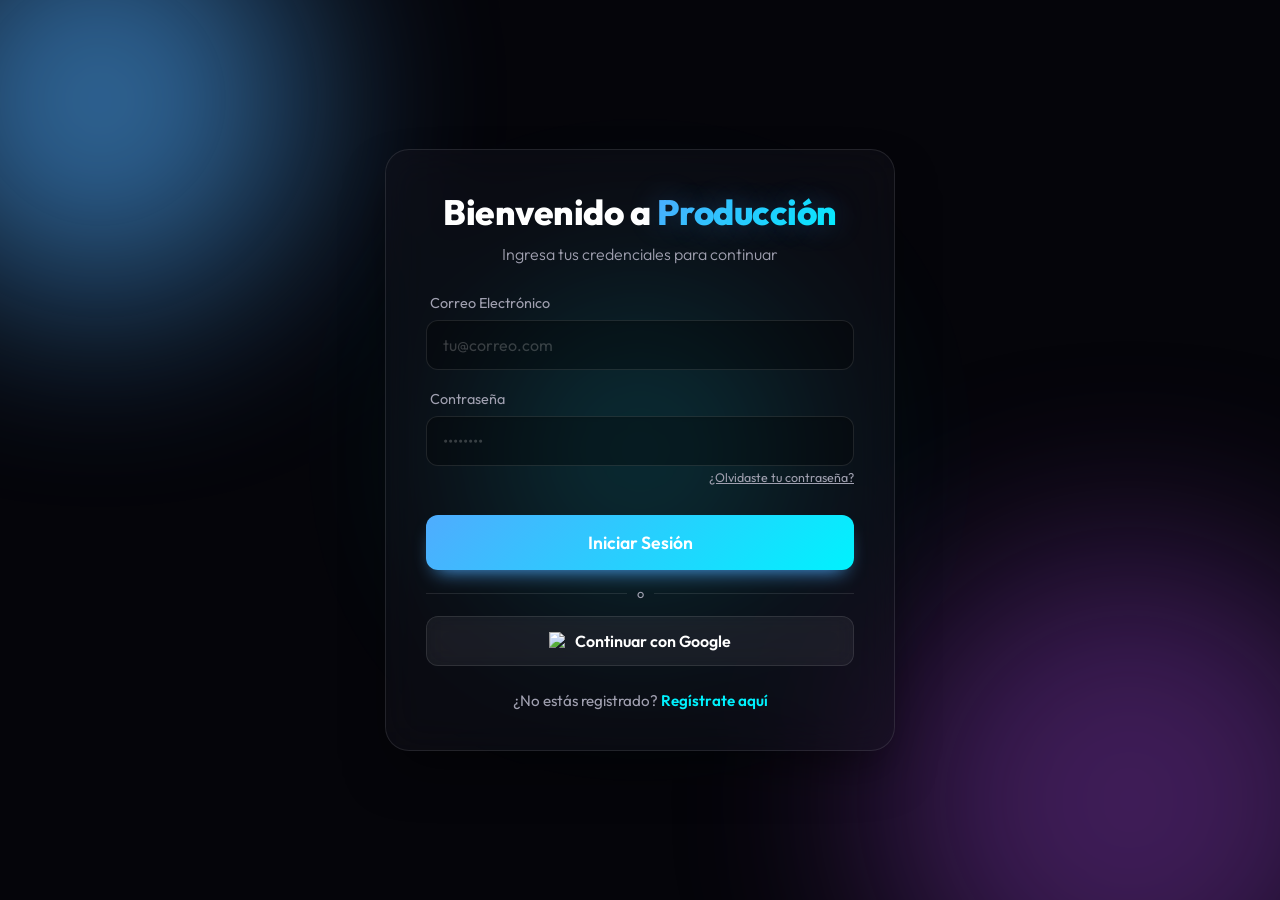
==== commit a25c29c4: "Implementar voluntarios, inasistencias y actualizacion de areas de Tecnica a Switchers/Camaras" ====
--- a/dashboard.html
+++ b/dashboard.html
@@ -9,6 +9,7 @@
     <link href="https://fonts.googleapis.com/css2?family=Outfit:wght@300;400;600;800&display=swap" rel="stylesheet">
     <link rel="manifest" href="manifest.json">
     <meta name="theme-color" content="#4facfe">
+    <meta name="mobile-web-app-capable" content="yes">
     <meta name="apple-mobile-web-app-capable" content="yes">
     <meta name="apple-mobile-web-app-status-bar-style" content="black-translucent">
     <meta name="apple-mobile-web-app-title" content="ProDUC">
@@ -23,6 +24,16 @@
         <div class="glow-orb orb-2"></div>
         <div class="glow-orb orb-3"></div>
     </div>
+    <!-- OVERLAY DE CARGA INTERNO -->
+    <div id="dash-loading-overlay" style="
+        position:fixed;inset:0;z-index:9999;
+        background:linear-gradient(135deg,#0a0a1a 0%,#0d1b2a 50%,#0a0a1a 100%);
+        display:flex;flex-direction:column;align-items:center;justify-content:center;
+        color:white;transition:opacity 0.4s ease, transform 0.4s ease;
+    ">
+        <img src="icons/logo-catedral.png" alt="Cargando" style="width:130px; height:auto; margin-bottom:20px; animation:pulse 1.5s infinite; border-radius:50%; box-shadow: 0 0 20px rgba(79, 172, 254, 0.4);">
+        <h2 style="font-weight:700;letter-spacing:1px;" id="dash-loading-msg">Conectando...</h2>
+    </div>
 
     <div class="dashboard-container">
         <!-- Sidebar -->
@@ -44,14 +55,25 @@
                         <svg viewBox="0 0 24 24" fill="none" stroke="currentColor" stroke-width="2"><path d="M14 2H6a2 2 0 0 0-2 2v16a2 2 0 0 0 2 2h12a2 2 0 0 0 2-2V8z"></path><polyline points="14 2 14 8 20 8"></polyline><line x1="16" y1="13" x2="8" y2="13"></line><line x1="16" y1="17" x2="8" y2="17"></line></svg>
                         Eventos Especiales
                     </a></li>
-
                     <li><a href="#" class="nav-link" data-target="agenda-view">
                         <svg viewBox="0 0 24 24" fill="none" stroke="currentColor" stroke-width="2"><rect x="3" y="4" width="18" height="18" rx="2" ry="2"></rect><line x1="16" y1="2" x2="16" y2="6"></line><line x1="8" y1="2" x2="8" y2="6"></line><line x1="3" y1="10" x2="21" y2="10"></line></svg>
-                        Agenda
-                    </a></li>
-                    <li><a href="#" class="nav-link" data-target="recursos-view">
-                        <svg viewBox="0 0 24 24" fill="none" stroke="currentColor" stroke-width="2"><path d="M4 19.5A2.5 2.5 0 0 1 6.5 17H20"></path><path d="M6.5 2H20v20H6.5A2.5 2.5 0 0 1 4 19.5v-15A2.5 2.5 0 0 1 6.5 2z"></path></svg>
-                        Recursos
+                        Agenda de Servicio
+                    </a></li>
+                    <li><a href="#" class="nav-link" data-target="asistencia-view">
+                        <svg viewBox="0 0 24 24" fill="none" stroke="currentColor" stroke-width="2"><path d="M3 3v18h18"/><path d="M18.7 8l-5.1 5.2-2.8-2.7L7 14.3"/></svg>
+                        Métricas y Asistencia
+                    </a></li>
+                    <li><a href="#" class="nav-link" data-target="programacion-view">
+                        <svg viewBox="0 0 24 24" fill="none" stroke="currentColor" stroke-width="2"><path d="M14 2H6a2 2 0 0 0-2 2v16a2 2 0 0 0 2 2h12a2 2 0 0 0 2-2V8z"></path><polyline points="14 2 14 8 20 8"></polyline><line x1="16" y1="13" x2="8" y2="13"></line><line x1="16" y1="17" x2="8" y2="17"></line></svg>
+                        Programación
+                    </a></li>
+                    <li><a href="#" class="nav-link" data-target="aprende-view">
+                        <svg viewBox="0 0 24 24" fill="none" stroke="currentColor" stroke-width="2"><circle cx="12" cy="12" r="10"></circle><polygon points="10 8 16 12 10 16 10 8"></polygon></svg>
+                        Aprende
+                    </a></li>
+                    <li><a href="#" class="nav-link" data-target="transmision-view">
+                        <svg viewBox="0 0 24 24" fill="none" stroke="currentColor" stroke-width="2"><circle cx="12" cy="12" r="10"></circle><circle cx="12" cy="12" r="3"></circle><path d="M12 2v2"></path><path d="M12 20v2"></path><path d="M2 12h2"></path><path d="M20 12h2"></path></svg>
+                        Transmisión en Vivo
                     </a></li>
                     <li><a href="#" class="nav-link" data-target="chat-view">
                         <svg viewBox="0 0 24 24" fill="none" stroke="currentColor" stroke-width="2"><path d="M21 15a2 2 0 0 1-2 2H7l-4 4V5a2 2 0 0 1 2-2h14a2 2 0 0 1 2 2z"></path></svg>
@@ -70,6 +92,22 @@
                 </a>
             </div>
         </aside>
+
+        <!-- Notificaciones Flotante -->
+        <div id="notificaciones-widget" style="position:fixed; top:20px; right:20px; z-index:9990;">
+            <div id="notif-trigger" style="position:relative;cursor:pointer;background:rgba(255,255,255,0.05);border:1px solid rgba(255,255,255,0.1);border-radius:50%;width:45px;height:45px;display:flex;align-items:center;justify-content:center;backdrop-filter:blur(10px);transition:transform 0.2s;">
+                <span id="notif-bell" style="font-size:1.3rem;">🔔</span>
+                <span id="notif-badge" style="display:none;position:absolute;top:-2px;right:-2px;background:#ff4757;color:white;border-radius:50%;padding:2px 6px;font-size:0.7rem;font-weight:bold;">0</span>
+            </div>
+            <div id="notif-dropdown" class="glass-panel hidden" style="position:absolute;top:55px;right:0;width:320px;max-height:400px;overflow-y:auto;z-index:9999;box-shadow:0 10px 30px rgba(0,0,0,0.5);padding:0;">
+                <div style="padding:16px;border-bottom:1px solid rgba(255,255,255,0.1);font-weight:bold;display:flex;justify-content:space-between;align-items:center;background:rgba(0,0,0,0.2);">
+                    Notificaciones <button id="btn-marcar-leidas" style="background:none;border:none;color:var(--primary-color);font-size:0.8rem;cursor:pointer;font-weight:600;">Marcar todo leído</button>
+                </div>
+                <div id="notif-list" style="padding:10px;display:flex;flex-direction:column;gap:8px;">
+                    <div style="padding:15px;font-size:0.85rem;color:var(--text-muted);text-align:center;">Sin notificaciones nuevas.</div>
+                </div>
+            </div>
+        </div>
 
         <!-- Contenido Principal -->
         <main class="main-content">
@@ -165,7 +203,6 @@
                                 <option value="Diseño">Diseño</option>
                                 <option value="Edición">Edición</option>
                                 <option value="Protocolos">Protocolos</option>
-                                <option value="Cámaras">Cámaras</option>
                                 <option value="Administración">Administración</option>
                             </select>
                         </div>
@@ -213,6 +250,10 @@
                                 <label>Hora del Evento</label>
                                 <input type="time" id="proj-hora" required>
                             </div>
+                            <div class="input-group">
+                                <label>Límite Voluntarios</label>
+                                <input type="date" id="proj-fecha-limite" required>
+                            </div>
                         </div>
                         <div class="input-group">
                             <label>Áreas Requeridas y Siervos por Área</label>
@@ -256,6 +297,7 @@
                             <p style="color:var(--text-muted);font-size:0.85rem;margin-top:4px;" id="agenda-week-range"></p>
                         </div>
                         <div style="display:flex;gap:8px;align-items:center;" id="agenda-admin-controls">
+                            <button class="btn-secondary" id="btn-exportar-agenda" style="padding:4px 10px;font-size:0.78rem;" title="Exportar Rol a Imagen para WhatsApp">📸 Exportar a Imagen</button>
                             <!-- Solo Admin: ver reservas de todos -->
                             <button class="btn-secondary" id="btn-ver-reservas" style="display:none;">👥 Ver quién reservó</button>
                         </div>
@@ -267,10 +309,66 @@
                 </div>
             </div>
 
-            <!-- VISTA: RECURSOS -->
-            <div id="recursos-view" class="view-section hidden-view">
-                <!-- Para Admin/Líderes: Videos primero, luego PDFs -->
-                <!-- Para Siervos: PDFs primero, luego Videos (se reordena por JS) -->
+            <!-- VISTA: ASISTENCIA Y MÉTRICAS (Power BI Style) -->
+            <div id="asistencia-view" class="view-section hidden-view">
+                <div class="details-panel glass-panel" style="margin-bottom:20px;">
+                    <div class="panel-heading" style="margin-bottom:20px;">
+                        <div>
+                            <h2>📊 Métricas de Asistencia</h2>
+                            <p style="color:var(--text-muted);font-size:0.85rem;">Panel de control estilo Power BI</p>
+                        </div>
+                        <div>
+                            <select id="stats-area-filter" class="filter-select" style="padding:6px 12px;font-size:0.85rem;display:none;">
+                                <option value="">Todas las áreas</option>
+                            </select>
+                        </div>
+                    </div>
+                    
+                    <div style="display:grid;grid-template-columns:repeat(auto-fit, minmax(240px, 1fr));gap:20px;margin-bottom:20px;">
+                        <div class="glass-panel" style="padding:20px;background:rgba(46,213,115,0.05);border:1px solid rgba(46,213,115,0.2);text-align:center;">
+                            <h3 style="color:var(--text-muted);font-size:0.9rem;margin-bottom:10px;">Total Confirmados</h3>
+                            <div id="kpi-confirmados" style="font-size:2.5rem;font-weight:800;color:#2ed573;">0</div>
+                        </div>
+                        <div class="glass-panel" style="padding:20px;background:rgba(255,71,87,0.05);border:1px solid rgba(255,71,87,0.2);text-align:center;">
+                            <h3 style="color:var(--text-muted);font-size:0.9rem;margin-bottom:10px;">Ausencias Registradas</h3>
+                            <div id="kpi-ausencias" style="font-size:2.5rem;font-weight:800;color:#ff4757;">0</div>
+                        </div>
+                        <div class="glass-panel" style="padding:20px;background:rgba(79,172,254,0.05);border:1px solid rgba(79,172,254,0.2);text-align:center;">
+                            <h3 style="color:var(--text-muted);font-size:0.9rem;margin-bottom:10px;">Eventos Evaluados</h3>
+                            <div id="kpi-eventos" style="font-size:2.5rem;font-weight:800;color:#4facfe;">0</div>
+                        </div>
+                    </div>
+
+                    <div style="display:grid;grid-template-columns:repeat(auto-fit, minmax(300px, 1fr));gap:20px;">
+                        <div class="glass-panel" style="padding:20px;">
+                            <h3 style="margin-bottom:15px;font-size:1rem;text-align:center;">Asistencia por Evento</h3>
+                            <div style="position:relative;height:250px;width:100%;">
+                                <canvas id="chartBarAsistencia"></canvas>
+                            </div>
+                        </div>
+                        <div class="glass-panel" style="padding:20px;">
+                            <h3 style="margin-bottom:15px;font-size:1rem;text-align:center;">Distribución Global</h3>
+                            <div style="position:relative;height:250px;width:100%;">
+                                <canvas id="chartDoughnutEstado"></canvas>
+                            </div>
+                        </div>
+                    </div>
+                </div>
+
+                <!-- Detalle de Siervos del Lider -->
+                <div class="details-panel glass-panel" id="stats-equipo-container" style="display:none;">
+                    <div class="panel-heading">
+                        <h2>👥 Mi Equipo</h2>
+                        <span style="font-size:0.85rem;color:var(--text-muted);">Asistencia detallada de siervos</span>
+                    </div>
+                    <div id="stats-equipo-list" class="activity-list" style="margin-top:16px;">
+                        <!-- Se llena con JS -->
+                    </div>
+                </div>
+            </div>
+
+            <!-- VISTA: PROGRAMACIÓN -->
+            <div id="programacion-view" class="view-section hidden-view">
                 <div id="recursos-pdfs-section" class="details-panel glass-panel" style="margin-bottom:20px;">
                     <div class="panel-heading">
                         <h2>📄 Programación</h2>
@@ -307,9 +405,13 @@
                         <div id="recursos-pdfs-historial-lista"></div>
                     </div>
                 </div>
+            </div>
+
+            <!-- VISTA: APRENDE -->
+            <div id="aprende-view" class="view-section hidden-view">
                 <div id="recursos-videos-section" class="details-panel glass-panel">
                     <div class="panel-heading">
-                        <h2>🎬 Videos</h2>
+                        <h2>🎬 Aprende (Videos y Tutoriales)</h2>
                         <span id="recursos-videos-count" style="color:var(--secondary-color);font-size:0.85rem;"></span>
                     </div>
                     <div id="recursos-add-video-panel">
@@ -324,10 +426,27 @@
                                 <label>URL de YouTube</label>
                                 <input type="url" id="video-url" placeholder="https://youtube.com/..." required>
                             </div>
-                            <button type="submit" class="btn-primary" style="max-width:160px;margin-top:4px;font-size:0.85rem;">+ Agregar</button>
+                            <button type="submit" class="btn-primary" style="max-width:160px;margin-top:4px;font-size:0.85rem;">+ Agregar Video</button>
                         </form>
                     </div>
-                    <div id="recursos-videos-lista" style="margin-top:16px;"></div>
+                    <div id="recursos-videos-lista" style="margin-top:16px;display:grid;grid-template-columns:repeat(auto-fill, minmax(300px, 1fr));gap:16px;"></div>
+                </div>
+            </div>
+
+            <!-- VISTA: TRANSMISIÓN EN VIVO -->
+            <div id="transmision-view" class="view-section hidden-view">
+                <div class="details-panel glass-panel" style="padding:0; overflow:hidden;">
+                    <div class="panel-heading" style="padding:20px; border-bottom:1px solid var(--panel-border); display:flex; justify-content:space-between; align-items:center;">
+                        <h2>🔴 Transmisión en Vivo</h2>
+                        <button id="btn-config-transmision" class="btn-secondary hidden" style="font-size:0.75rem;">⚙️ Configurar Enlace</button>
+                    </div>
+                    <div id="transmision-container" style="position:relative; padding-bottom:56.25%; height:0; background:#000;">
+                        <iframe id="transmision-iframe" style="position:absolute; top:0; left:0; width:100%; height:100%;" src="" frameborder="0" allow="accelerometer; autoplay; clipboard-write; encrypted-media; gyroscope; picture-in-picture" allowfullscreen></iframe>
+                        <div id="transmision-placeholder" style="position:absolute; top:0; left:0; width:100%; height:100%; display:flex; flex-direction:column; align-items:center; justify-content:center; color:var(--text-muted); background:var(--panel-bg);">
+                            <span style="font-size:3rem; margin-bottom:10px;">📡</span>
+                            <p>No hay transmisión activa configurada.</p>
+                        </div>
+                    </div>
                 </div>
             </div>
 
@@ -336,8 +455,10 @@
                 <div class="chat-container glass-panel" style="display: flex; height: calc(100vh - 120px); min-height: 500px; padding: 0; overflow: hidden; border-radius: 16px;">
                     <!-- Panel izquierdo: Usuarios Conectados -->
                     <div class="chat-sidebar" style="width: 280px; border-right: 1px solid var(--panel-border); display: flex; flex-direction: column; background: rgba(0,0,0,0.15);">
-                        <div class="chat-sidebar-header" style="padding: 16px; border-bottom: 1px solid var(--panel-border);">
+                        <div class="chat-sidebar-header" style="padding: 16px; border-bottom: 1px solid var(--panel-border); display:flex; align-items:center; justify-content:space-between;">
                             <h3 style="margin: 0; font-size: 1.1rem; color: var(--text-main);">Equipo en línea</h3>
+                            <!-- Botón broadcast solo visible para Admin/SuperLíder/Líder -->
+                            <button id="btn-broadcast-chat" title="Enviar mensaje al área" style="display:none; padding:4px 10px; font-size:0.75rem; border-radius:8px; border:1px solid rgba(79,172,254,0.4); background:rgba(79,172,254,0.1); color:var(--primary-color); cursor:pointer; transition:all 0.2s;">&#128226; Broadcast</button>
                         </div>
                         <div id="chat-users-list" style="flex: 1; overflow-y: auto; padding: 8px 0;">
                             <!-- Dinámico -->
@@ -411,14 +532,20 @@
                                 <option value="Filmakers">Filmakers</option>
                                 <option value="Fotografía">Fotografía</option>
                                 <option value="Coordinación">Coordinación</option>
-                                <option value="Switchers">Switchers</option>
+                                <option value="Switchers">🎛️ Switchers</option>
                                 <option value="Streaming">Streaming</option>
                                 <option value="Luces">Luces</option>
                                 <option value="Diseño">Diseño</option>
                                 <option value="Edición">Edición</option>
                                 <option value="Protocolos">Protocolos</option>
+                                <option value="Administración">Administración</option>
+                            </select>
+                        </div>
+                        <div class="input-group" id="edit-subarea-group" style="display:none;">
+                            <label>Área Específica</label>
+                            <select id="edit-subarea">
+                                <option value="Switcher">Switcher</option>
                                 <option value="Cámaras">Cámaras</option>
-                                <option value="Administración">Administración</option>
                             </select>
                         </div>
                         <div class="input-group" style="margin-top:20px;border-top:1px solid rgba(255,255,255,0.05);padding-top:20px;">
@@ -481,6 +608,10 @@
                             <div class="input-group">
                                 <label>Hora del Evento</label>
                                 <input type="time" id="ep-hora" required>
+                            </div>
+                            <div class="input-group">
+                                <label>Límite Voluntarios</label>
+                                <input type="date" id="ep-fecha-limite" required>
                             </div>
                         </div>
                         <div class="input-group">
@@ -496,7 +627,6 @@
                                 <div class="area-row" data-area="Diseño"><span class="area-icono">🎨</span><span class="area-nombre">Diseño</span><div class="area-counter"><button type="button" class="area-counter-btn area-minus">−</button><input type="number" class="area-cantidad" min="0" value="0"><button type="button" class="area-counter-btn area-plus">+</button></div></div>
                                 <div class="area-row" data-area="Edición"><span class="area-icono">✂️</span><span class="area-nombre">Edición</span><div class="area-counter"><button type="button" class="area-counter-btn area-minus">−</button><input type="number" class="area-cantidad" min="0" value="0"><button type="button" class="area-counter-btn area-plus">+</button></div></div>
                                 <div class="area-row" data-area="Protocolos"><span class="area-icono">📜</span><span class="area-nombre">Protocolos</span><div class="area-counter"><button type="button" class="area-counter-btn area-minus">−</button><input type="number" class="area-cantidad" min="0" value="0"><button type="button" class="area-counter-btn area-plus">+</button></div></div>
-                                <div class="area-row" data-area="Cámaras"><span class="area-icono">📸</span><span class="area-nombre">Cámaras</span><div class="area-counter"><button type="button" class="area-counter-btn area-minus">−</button><input type="number" class="area-cantidad" min="0" value="0"><button type="button" class="area-counter-btn area-plus">+</button></div></div>
                             </div>
                         </div>
                         <div class="input-group">
@@ -518,6 +648,60 @@
                         <input type="text" id="comentario-input" placeholder="Escribe un comentario..." maxlength="200">
                         <button class="btn-primary" id="btn-enviar-comentario" style="width:auto;margin-top:0;padding:8px 16px;font-size:0.85rem;">Enviar</button>
                     </div>
+                </div>
+            </div>
+
+            <!-- MODAL: YOUTUBE -->
+            <div id="youtube-modal" class="modal hidden">
+                <div class="modal-content glass-panel" style="max-width:800px; width:95%; padding:20px;">
+                    <span class="close-modal" data-modal="youtube-modal" onclick="document.getElementById('youtube-modal-iframe').src=''" style="position:absolute;top:10px;right:15px;font-size:1.5rem;cursor:pointer;">&times;</span>
+                    <h2 id="youtube-modal-titulo" style="margin-bottom:16px; font-size:1.2rem;"></h2>
+                    <div style="position:relative; padding-bottom:56.25%; height:0; overflow:hidden; border-radius:8px;">
+                        <iframe id="youtube-modal-iframe" style="position:absolute; top:0; left:0; width:100%; height:100%;" src="" frameborder="0" allow="accelerometer; autoplay; clipboard-write; encrypted-media; gyroscope; picture-in-picture" allowfullscreen></iframe>
+                    </div>
+                </div>
+            </div>
+
+            <!-- MODAL: BROADCAST (Enviar mensaje a área) -->
+            <div id="broadcast-modal" class="modal hidden">
+                <div class="modal-content glass-panel" style="max-width:460px;">
+                    <span class="close-modal" data-modal="broadcast-modal">&times;</span>
+                    <h2>📢 Mensaje al Área</h2>
+                    <p style="color:var(--text-muted);font-size:0.9rem;margin-bottom:20px;">Envía un mensaje a todos los miembros de un área.</p>
+                    <form id="broadcast-form" class="custom-form">
+                        <div class="input-group">
+                            <label>Área destino</label>
+                            <select id="broadcast-area" class="filter-select" style="width:100%;padding:10px 12px;">
+                                <option value="">Todas las áreas</option>
+                                <option value="Visuales">Visuales</option>
+                                <option value="Filmakers">Filmakers</option>
+                                <option value="Fotografía">Fotografía</option>
+                                <option value="Coordinación">Coordinación</option>
+                                <option value="Switchers">Switchers</option>
+                                <option value="Cámaras">Cámaras</option>
+                            </select>
+                        </div>
+                        <div class="input-group">
+                            <label>Mensaje</label>
+                            <textarea id="broadcast-msg" rows="4" placeholder="Escribe tu mensaje..." required></textarea>
+                        </div>
+                        <button type="submit" class="btn-primary" style="margin-top:16px;">Enviar Notificación</button>
+                    </form>
+                </div>
+            </div>
+
+            <!-- MODAL: ASIGNAR EQUIPO -->
+            <div id="asignacion-modal" class="modal hidden">
+                <div class="modal-content glass-panel" style="max-width:550px;">
+                    <span class="close-modal" data-modal="asignacion-modal">&times;</span>
+                    <h2>👥 Asignar Equipo</h2>
+                    <p style="color:var(--text-muted);font-size:0.9rem;margin-bottom:15px;">
+                        Evento: <strong id="asignacion-evento-nombre" style="color:var(--text-color);"></strong>
+                    </p>
+                    <div id="asignacion-areas-container" style="display:flex;flex-direction:column;gap:15px;">
+                        <!-- Se llenará dinámicamente -->
+                    </div>
+                    <button id="btn-guardar-asignacion" class="btn-primary" style="margin-top:20px;">Guardar Asignaciones</button>
                 </div>
             </div>
         </main>
@@ -577,11 +761,19 @@
                                 <option value="Diseño">Diseño</option>
                                 <option value="Edición">Edición</option>
                                 <option value="Protocolos">Protocolos</option>
-                                <option value="Cámaras">Cámaras</option>
                                 <option value="Administración">Administración</option>
                             </select>
                         </div>
-                        <div class="input-group">
+                        <div class="input-group" style="margin-top:15px; border-top:1px solid rgba(255,255,255,0.1); padding-top:15px;">
+                            <label>🏖️ Fechas No Disponibles (Blockouts)</label>
+                            <p style="font-size:0.75rem;color:var(--text-muted);margin-bottom:8px;">Agrega los días que no podrás servir (viajes, exámenes, etc.)</p>
+                            <div style="display:flex;gap:8px;">
+                                <input type="date" id="perfil-ausencia-date" style="flex:1;">
+                                <button type="button" class="btn-secondary" id="btn-add-ausencia" style="padding:0 15px;width:auto;">Añadir</button>
+                            </div>
+                            <div id="perfil-ausencias-list" style="display:flex;flex-wrap:wrap;gap:8px;margin-top:10px;"></div>
+                        </div>
+                        <div class="input-group" style="margin-top:15px; border-top:1px solid rgba(255,255,255,0.1); padding-top:15px;">
                             <label>Nueva Contraseña (dejar en blanco para no cambiar)</label>
                             <input type="password" id="perfil-password" placeholder="••••••••">
                         </div>
@@ -669,6 +861,13 @@
         </div>
     </div>
 
+    <!-- Librerías Externas -->
+    <script src="https://cdnjs.cloudflare.com/ajax/libs/html2canvas/1.4.1/html2canvas.min.js"></script>
+    <script src="https://cdn.jsdelivr.net/npm/chart.js"></script>
+
+    <!-- Módulos de la Aplicación -->
     <script src="dashboard.js" type="module"></script>
+    <script src="js/exportar.js" type="module"></script>
+    <script src="js/estadisticas.js" type="module"></script>
 </body>
 </html>
--- a/style.css
+++ b/style.css
@@ -257,7 +257,35 @@
 }
 
 .btn-primary:active {
-    transform: translateY(1px);
+    transform: translateY(0);
+}
+
+.btn-google {
+    width: 100%;
+    padding: 14px;
+    background: rgba(255, 255, 255, 0.05);
+    color: white;
+    border: 1px solid rgba(255, 255, 255, 0.1);
+    border-radius: 12px;
+    font-size: 1rem;
+    font-weight: 600;
+    cursor: pointer;
+    display: flex;
+    align-items: center;
+    justify-content: center;
+    transition: all 0.3s ease;
+    backdrop-filter: blur(10px);
+    -webkit-backdrop-filter: blur(10px);
+}
+
+.btn-google:hover {
+    background: rgba(255, 255, 255, 0.1);
+    transform: translateY(-2px);
+    box-shadow: 0 10px 20px rgba(0, 0, 0, 0.2);
+}
+
+.btn-google:active {
+    transform: translateY(0);
 }
 
 /* Footer Links */
@@ -290,6 +318,215 @@
     .glass-panel {
         padding: 30px 20px;
     }
+}
+
+/* =========================================
+   PANTALLA DE CARGA POST-LOGIN
+   ========================================= */
+.loading-screen {
+    position: fixed;
+    inset: 0;
+    z-index: 99999;
+    display: flex;
+    justify-content: center;
+    align-items: center;
+    background: var(--bg-color);
+    opacity: 0;
+    pointer-events: none;
+    transition: opacity 0.4s ease;
+}
+
+.loading-screen.active {
+    opacity: 1;
+    pointer-events: all;
+}
+
+.loading-screen.hidden {
+    display: none;
+}
+
+/* Orbs de fondo del loading */
+.loading-bg-orbs {
+    position: absolute;
+    inset: 0;
+    overflow: hidden;
+}
+
+.loading-orb {
+    position: absolute;
+    border-radius: 50%;
+    filter: blur(80px);
+    animation: loading-float 6s infinite alternate ease-in-out;
+}
+
+.lo-1 {
+    width: 500px; height: 500px;
+    background: rgba(79, 172, 254, 0.25);
+    top: -150px; left: -150px;
+}
+.lo-2 {
+    width: 400px; height: 400px;
+    background: rgba(102, 45, 140, 0.3);
+    bottom: -100px; right: -100px;
+    animation-delay: -2s;
+}
+.lo-3 {
+    width: 300px; height: 300px;
+    background: rgba(0, 242, 254, 0.15);
+    top: 50%; left: 50%;
+    transform: translate(-50%, -50%);
+    animation-delay: -4s;
+}
+
+@keyframes loading-float {
+    0%   { transform: translate(0, 0) scale(1); }
+    100% { transform: translate(30px, 30px) scale(1.15); }
+}
+
+/* Contenido central */
+.loading-content {
+    position: relative;
+    z-index: 1;
+    display: flex;
+    flex-direction: column;
+    align-items: center;
+    gap: 28px;
+    animation: loading-content-in 0.5s cubic-bezier(0.34, 1.56, 0.64, 1) both;
+}
+
+@keyframes loading-content-in {
+    from { transform: translateY(30px) scale(0.9); opacity: 0; }
+    to   { transform: translateY(0) scale(1); opacity: 1; }
+}
+
+/* Logo */
+.loading-logo {
+    position: relative;
+    text-align: center;
+}
+
+.loading-logo-text {
+    font-size: 3.2rem;
+    font-weight: 800;
+    letter-spacing: -1px;
+    color: #fff;
+}
+
+.loading-logo-accent {
+    background: linear-gradient(135deg, #4facfe, #00f2fe);
+    -webkit-background-clip: text;
+    background-clip: text;
+    -webkit-text-fill-color: transparent;
+    filter: drop-shadow(0 0 20px rgba(79, 172, 254, 0.6));
+}
+
+.loading-logo-glow {
+    position: absolute;
+    bottom: -8px;
+    left: 50%;
+    transform: translateX(-50%);
+    width: 80%;
+    height: 2px;
+    background: linear-gradient(90deg, transparent, #4facfe, #00f2fe, transparent);
+    border-radius: 2px;
+    animation: glow-pulse 1.5s ease-in-out infinite alternate;
+}
+
+@keyframes glow-pulse {
+    from { opacity: 0.4; box-shadow: 0 0 8px #4facfe; }
+    to   { opacity: 1;   box-shadow: 0 0 20px #00f2fe; }
+}
+
+/* Ring con countdown */
+.loading-ring-wrapper {
+    position: relative;
+    width: 140px;
+    height: 140px;
+    display: flex;
+    justify-content: center;
+    align-items: center;
+}
+
+.loading-ring {
+    position: absolute;
+    inset: 0;
+    width: 100%;
+    height: 100%;
+    transform: rotate(-90deg);
+}
+
+.ring-track {
+    fill: none;
+    stroke: rgba(255, 255, 255, 0.08);
+    stroke-width: 6;
+}
+
+.ring-fill {
+    fill: none;
+    stroke: url(#ringGradient);
+    stroke-width: 6;
+    stroke-linecap: round;
+    stroke-dasharray: 314;
+    stroke-dashoffset: 314;
+    filter: drop-shadow(0 0 6px rgba(79, 172, 254, 0.8));
+    transition: stroke-dashoffset 0.05s linear;
+}
+
+.loading-countdown {
+    font-size: 3.8rem;
+    font-weight: 800;
+    color: #fff;
+    line-height: 1;
+    text-shadow: 0 0 30px rgba(79, 172, 254, 0.5);
+    transition: transform 0.2s ease, opacity 0.2s ease;
+}
+
+.loading-countdown.pop {
+    animation: countdown-pop 0.35s cubic-bezier(0.34, 1.56, 0.64, 1);
+}
+
+@keyframes countdown-pop {
+    0%   { transform: scale(1.5); opacity: 0; }
+    100% { transform: scale(1);   opacity: 1; }
+}
+
+/* Label */
+.loading-label {
+    font-size: 0.95rem;
+    color: var(--text-muted);
+    font-weight: 400;
+    letter-spacing: 0.3px;
+    transition: opacity 0.3s ease;
+    min-height: 1.4em;
+}
+
+/* Dots animados */
+.loading-dots {
+    display: flex;
+    gap: 8px;
+}
+
+.loading-dots span {
+    width: 7px;
+    height: 7px;
+    border-radius: 50%;
+    background: linear-gradient(135deg, #4facfe, #00f2fe);
+    animation: dot-bounce 1.2s ease-in-out infinite;
+}
+
+.loading-dots span:nth-child(2) { animation-delay: 0.2s; }
+.loading-dots span:nth-child(3) { animation-delay: 0.4s; }
+
+@keyframes dot-bounce {
+    0%, 80%, 100% { transform: scale(0.6); opacity: 0.4; }
+    40%            { transform: scale(1);   opacity: 1; }
+}
+
+/* Salida */
+.loading-screen.fade-out {
+    opacity: 0;
+    transform: scale(1.03);
+    transition: opacity 0.5s ease, transform 0.5s ease;
 }
 
 /* Notificaciones (Toast) */
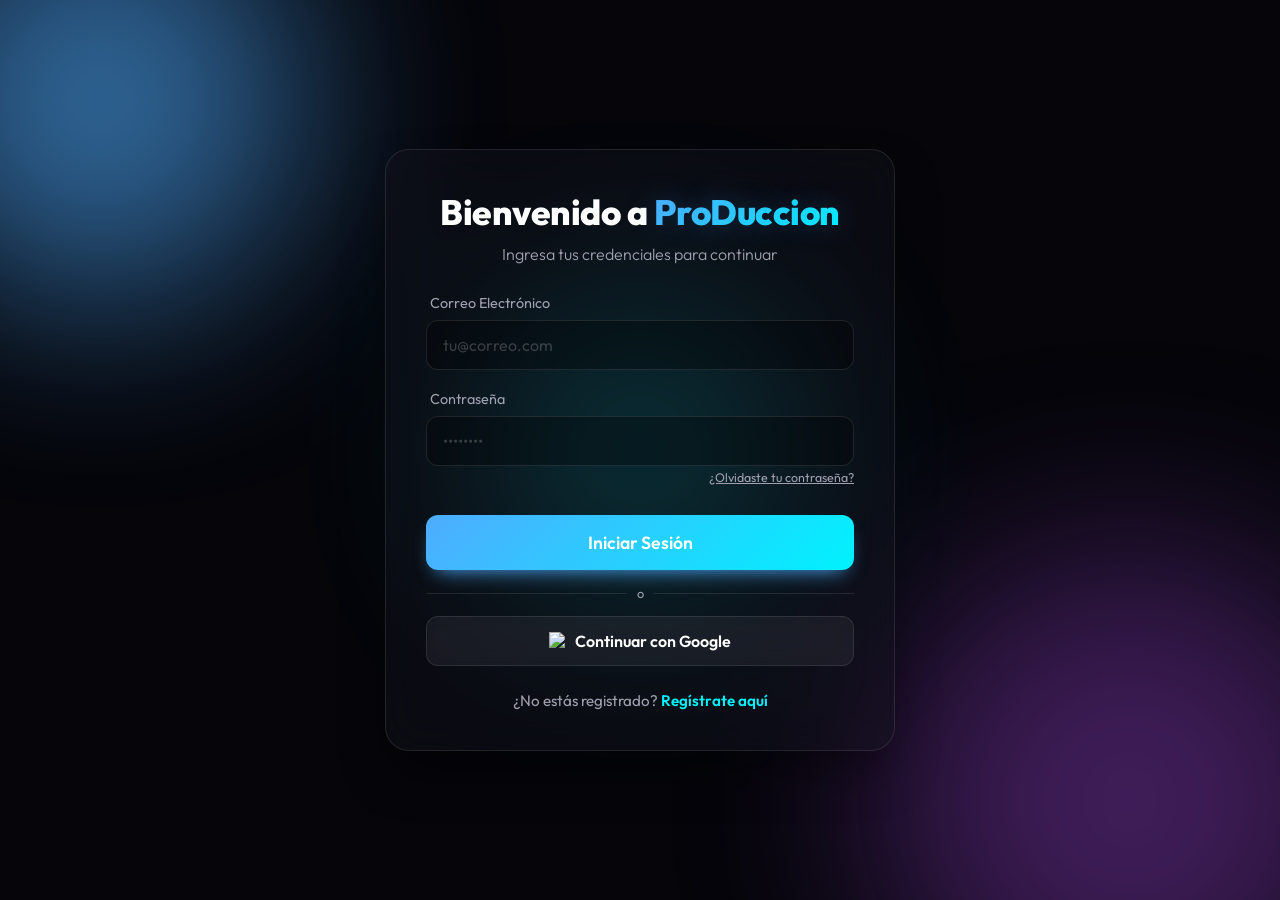
==== commit 66d1f55a: "feat: Renombrado general a ProDuccion v2.2.2, modales responsivos, medallas, mural, proximo servicio" ====
--- a/dashboard.html
+++ b/dashboard.html
@@ -3,8 +3,8 @@
 <head>
     <meta charset="UTF-8">
     <meta name="viewport" content="width=device-width, initial-scale=1.0">
-    <title>Producción - Dashboard ERP</title>
-    <meta name="description" content="Dashboard principal del sistema ERP de Producción.">
+    <title>ProDuccion - Dashboard ERP</title>
+    <meta name="description" content="Dashboard principal del sistema ERP de ProDuccion.">
     <link rel="stylesheet" href="style.css">
     <link href="https://fonts.googleapis.com/css2?family=Outfit:wght@300;400;600;800&display=swap" rel="stylesheet">
     <link rel="manifest" href="manifest.json">
@@ -12,7 +12,7 @@
     <meta name="mobile-web-app-capable" content="yes">
     <meta name="apple-mobile-web-app-capable" content="yes">
     <meta name="apple-mobile-web-app-status-bar-style" content="black-translucent">
-    <meta name="apple-mobile-web-app-title" content="ProDUC">
+    <meta name="apple-mobile-web-app-title" content="ProDuccion">
     <link rel="apple-touch-icon" href="icons/icon-192.png">
 </head>
 <body class="dashboard-body">
@@ -39,7 +39,7 @@
         <!-- Sidebar -->
         <aside class="sidebar glass-panel">
             <div class="sidebar-header">
-                <h2>Pro<span class="highlight">DUC</span></h2>
+                <h2>Pro<span class="highlight">Duccion</span></h2>
             </div>
             <nav class="sidebar-nav">
                 <ul>
@@ -67,13 +67,13 @@
                         <svg viewBox="0 0 24 24" fill="none" stroke="currentColor" stroke-width="2"><path d="M14 2H6a2 2 0 0 0-2 2v16a2 2 0 0 0 2 2h12a2 2 0 0 0 2-2V8z"></path><polyline points="14 2 14 8 20 8"></polyline><line x1="16" y1="13" x2="8" y2="13"></line><line x1="16" y1="17" x2="8" y2="17"></line></svg>
                         Programación
                     </a></li>
+                    <li><a href="#" class="nav-link" data-target="transmision-view">
+                        <svg viewBox="0 0 24 24" fill="none" stroke="currentColor" stroke-width="2"><rect x="2" y="2" width="20" height="20" rx="2.18" ry="2.18"></rect><line x1="7" y1="2" x2="7" y2="22"></line><line x1="17" y1="2" x2="17" y2="22"></line><line x1="2" y1="12" x2="22" y2="12"></line><line x1="2" y1="7" x2="7" y2="7"></line><line x1="2" y1="17" x2="7" y2="17"></line><line x1="17" y1="17" x2="22" y2="17"></line><line x1="17" y1="7" x2="22" y2="7"></line></svg>
+                        Transmisión en Vivo
+                    </a></li>
                     <li><a href="#" class="nav-link" data-target="aprende-view">
                         <svg viewBox="0 0 24 24" fill="none" stroke="currentColor" stroke-width="2"><circle cx="12" cy="12" r="10"></circle><polygon points="10 8 16 12 10 16 10 8"></polygon></svg>
                         Aprende
-                    </a></li>
-                    <li><a href="#" class="nav-link" data-target="transmision-view">
-                        <svg viewBox="0 0 24 24" fill="none" stroke="currentColor" stroke-width="2"><circle cx="12" cy="12" r="10"></circle><circle cx="12" cy="12" r="3"></circle><path d="M12 2v2"></path><path d="M12 20v2"></path><path d="M2 12h2"></path><path d="M20 12h2"></path></svg>
-                        Transmisión en Vivo
                     </a></li>
                     <li><a href="#" class="nav-link" data-target="chat-view">
                         <svg viewBox="0 0 24 24" fill="none" stroke="currentColor" stroke-width="2"><path d="M21 15a2 2 0 0 1-2 2H7l-4 4V5a2 2 0 0 1 2-2h14a2 2 0 0 1 2 2z"></path></svg>
@@ -86,10 +86,11 @@
                 </ul>
             </nav>
             <div class="sidebar-footer">
-                <a href="#" class="logout-btn">
+                <a href="#" class="logout-btn" style="margin-bottom:6px;">
                     <svg viewBox="0 0 24 24" fill="none" stroke="currentColor" stroke-width="2"><path d="M9 21H5a2 2 0 0 1-2-2V5a2 2 0 0 1 2-2h4"></path><polyline points="16 17 21 12 16 7"></polyline><line x1="21" y1="12" x2="9" y2="12"></line></svg>
                     Cerrar Sesión
                 </a>
+                <div style="font-size:0.72rem; color:var(--text-muted); text-align:center; opacity:0.6; padding-top:4px;">Versión v2.2.2</div>
             </div>
         </aside>
 
@@ -117,6 +118,9 @@
                 <div class="bienvenida-card glass-panel" style="margin-bottom:20px;">
                     <div id="bienvenida-content"></div>
                 </div>
+                <!-- Panel de Próximo Servicio Destacado (Dinámico para Siervos y roles) -->
+                <div id="dash-proximo-servicio-panel" class="details-panel glass-panel" style="margin-bottom:20px; display:none; background: linear-gradient(135deg, rgba(79, 172, 254, 0.08) 0%, rgba(0, 0, 0, 0.15) 100%); border: 1px solid rgba(79, 172, 254, 0.25);">
+                </div>
                 <section class="dashboard-grid">
                     <div class="widget-card glass-panel">
                         <div class="widget-icon primary-bg">
@@ -151,8 +155,13 @@
                 </section>
                 <section class="dashboard-details">
                     <div class="details-panel glass-panel">
-                        <div class="panel-heading">
-                            <h3>Servicios Esta Semana</h3>
+                        <div class="panel-heading" style="display:flex; justify-content:space-between; align-items:center;">
+                            <h3 id="servicios-titulo">Servicios de la Semana</h3>
+                            <select id="filtro-tiempo-dash" class="filter-select" style="font-size:0.75rem; padding:4px 8px; max-width:130px; display:none;">
+                                <option value="semana">Próximos 8 Días</option>
+                                <option value="mes">Este Mes</option>
+                                <option value="proximo_mes">Próximo Mes</option>
+                            </select>
                         </div>
                         <ul class="activity-list" id="servicios-semana-list">
                             <li><span style="color:var(--text-muted);font-size:0.9rem;">Sin servicios reservados esta semana.</span></li>
@@ -175,6 +184,52 @@
                         <ul class="activity-list" id="dash-proyectos-list">
                             <li><span style="color:var(--text-muted);font-size:0.9rem;">Sin eventos especiales.</span></li>
                         </ul>
+                    </div>
+                </section>
+
+                <!-- Panel Mural de Agradecimientos y Logros -->
+                <section class="dashboard-details" style="margin-top:20px;">
+                    <div class="details-panel glass-panel" id="dash-mural-agradecimientos-panel">
+                        <div class="panel-heading" style="display:flex; justify-content:space-between; align-items:center; flex-wrap:wrap; gap:10px;">
+                            <h3>💬 Mural de Agradecimientos y Logros</h3>
+                            <button id="btn-mostrar-post-agradecimiento" class="btn-secondary" style="font-size:0.75rem; padding:6px 12px; display:none;">✍️ Dejar Agradecimiento</button>
+                        </div>
+                        
+                        <!-- Formulario para publicar agradecimiento (Líderes/Admin) -->
+                        <div id="mural-post-form-container" class="glass-panel" style="display:none; padding:16px; border-radius:10px; margin-top:12px; border:1px solid rgba(255,255,255,0.06); background:rgba(0,0,0,0.15);">
+                            <form id="mural-post-form" class="custom-form">
+                                <div class="form-row">
+                                    <div class="input-group">
+                                        <label>Título / Evento</label>
+                                        <input type="text" id="mural-post-titulo" placeholder="Ej: Domingo de Excelencia - Mañana" required>
+                                    </div>
+                                    <div class="input-group">
+                                        <label>Dirigido a (Área / General)</label>
+                                        <select id="mural-post-area">
+                                            <option value="General">General (Todo el Equipo)</option>
+                                            <option value="Cámaras">Cámaras / Switchers</option>
+                                            <option value="Fotografía">Fotografía</option>
+                                            <option value="Visuales">Visuales / Proyección</option>
+                                            <option value="Streaming">Streaming / Transmisión</option>
+                                            <option value="Luces">Luces / Iluminación</option>
+                                        </select>
+                                    </div>
+                                </div>
+                                <div class="input-group">
+                                    <label>Mensaje de Agradecimiento</label>
+                                    <textarea id="mural-post-mensaje" rows="2" placeholder="Describe los logros y felicita al equipo..." required style="resize:vertical;"></textarea>
+                                </div>
+                                <div style="display:flex; gap:8px; margin-top:12px; justify-content:flex-end;">
+                                    <button type="button" class="btn-secondary" id="btn-cancelar-post-agradecimiento" style="width:auto; font-size:0.8rem; padding:6px 12px;">Cancelar</button>
+                                    <button type="submit" class="btn-primary" style="width:auto; font-size:0.8rem; padding:6px 15px;">Publicar Nota</button>
+                                </div>
+                            </form>
+                        </div>
+                        
+                        <!-- Lista de Agradecimientos -->
+                        <div id="mural-agradecimientos-list" style="margin-top:16px; display:flex; flex-direction:column; gap:16px;">
+                            <p style="color:var(--text-muted); font-size:0.85rem; text-align:center; padding:15px;">Cargando mural social...</p>
+                        </div>
                     </div>
                 </section>
             </div>
@@ -407,14 +462,89 @@
                 </div>
             </div>
 
-            <!-- VISTA: APRENDE -->
             <div id="aprende-view" class="view-section hidden-view">
+                <!-- Reproductor Principal Destacado -->
+                <div class="details-panel glass-panel" id="aprende-reproductor-panel" style="margin-bottom: 24px;">
+                    <div class="panel-heading">
+                        <h2>🎬 Reproductor Principal - Capacitación</h2>
+                    </div>
+                    <div class="aprende-player-container" style="display: flex; gap: 20px; flex-wrap: wrap; margin-top: 15px;">
+                        <!-- Iframe de YouTube -->
+                        <div class="video-wrapper" style="flex: 1.6; min-width: 300px; position: relative; padding-bottom: 35%; height: 0; background: #000; border-radius: 12px; overflow: hidden; border: 1px solid var(--panel-border);">
+                            <iframe id="aprende-iframe-principal" style="position: absolute; top: 0; left: 0; width: 100%; height: 100%;" src="https://www.youtube.com/embed/J5-vGkP_T_Q" frameborder="0" allow="accelerometer; autoplay; clipboard-write; encrypted-media; gyroscope; picture-in-picture" allowfullscreen></iframe>
+                        </div>
+                        <!-- Info del Video -->
+                        <div class="video-info-box" style="flex: 1; min-width: 250px; display: flex; flex-direction: column; justify-content: space-between; padding: 10px;">
+                            <div>
+                                <span class="badge" id="aprende-badge-area" style="background: rgba(46, 213, 115, 0.15); color: #2ed573; border: 1px solid rgba(46, 213, 115, 0.3); padding: 4px 10px; border-radius: 20px; font-size: 0.78rem; font-weight: 600; display: inline-block; margin-bottom: 10px;">Cámaras</span>
+                                <h3 id="aprende-titulo-principal" style="font-size: 1.3rem; font-weight: 700; margin-bottom: 12px; line-height: 1.3;">Curso de Operación de Cámaras y Composición</h3>
+                                <p id="aprende-desc-principal" style="font-size: 0.88rem; color: var(--text-muted); line-height: 1.5;">Aprende las reglas de composición de planos, balance de blancos, enfoque manual y movimientos fluidos de cámara.</p>
+                            </div>
+                            <div style="margin-top: 20px; display: flex; flex-direction: column; gap: 10px;">
+                                <button id="btn-completar-capacitacion" class="btn-primary" style="width: 100%; font-size: 0.8rem; padding: 10px 14px; border-radius: 8px; font-weight: 600;" onclick="window.completarCursoCapacitacion()">✓ Marcar curso como completado</button>
+                                <div style="font-size: 0.78rem; color: var(--text-muted); display: flex; align-items: center; gap: 6px;">
+                                    <span>📺 Selecciona un curso abajo para cambiar de video</span>
+                                </div>
+                            </div>
+                        </div>
+                    </div>
+                </div>
+
+                <!-- Cursos por Áreas (3 Columnas Abajo) -->
+                <div style="margin-bottom: 28px;">
+                    <h3 style="font-size: 1.15rem; font-weight: 600; margin-bottom: 16px; color: var(--text-main); display: flex; align-items: center; gap: 8px;">
+                        📚 Programas y Cursos por Especialidad
+                    </h3>
+                    <div class="cursos-grid" style="display: grid; grid-template-columns: repeat(auto-fit, minmax(285px, 1fr)); gap: 20px;">
+                        <!-- Curso 1: Cámaras -->
+                        <div class="curso-tarjeta glass-panel" style="padding: 16px; border-radius: 12px; display: flex; flex-direction: column; justify-content: space-between; border: 1px solid var(--panel-border); background: rgba(255,255,255,0.02); transition: transform 0.2s, box-shadow 0.2s;" onmouseover="this.style.transform='translateY(-3px)'; this.style.boxShadow='0 8px 20px rgba(0,0,0,0.3)'" onmouseout="this.style.transform='none'; this.style.boxShadow='none'">
+                            <div>
+                                <div style="position:relative; width:100%; border-radius: 8px; overflow:hidden; margin-bottom:12px; border: 1px solid rgba(255,255,255,0.05);">
+                                    <img src="https://img.youtube.com/vi/J5-vGkP_T_Q/mqdefault.jpg" alt="Curso Cámaras" style="width: 100%; display:block;">
+                                </div>
+                                <span style="background: rgba(46, 213, 115, 0.15); color: #2ed573; border: 1px solid rgba(46, 213, 115, 0.3); padding: 2px 8px; border-radius: 10px; font-size: 0.7rem; font-weight: 600; display: inline-block; margin-bottom: 8px;">Área: Cámaras / Switcher</span>
+                                <h4 style="font-size: 0.95rem; font-weight: 700; margin-bottom: 8px; color:var(--text-main);">Curso de Operación de Cámaras y Composición</h4>
+                                <p style="font-size: 0.8rem; color: var(--text-muted); line-height: 1.4; margin-bottom: 15px;">Aprende las reglas de composición de planos, balance de blancos, enfoque manual y movimientos fluidos de cámara.</p>
+                            </div>
+                            <button class="btn-primary" onclick="cargarCursoEnReproductor('J5-vGkP_T_Q', 'Curso de Operación de Cámaras y Composición', 'Aprende las reglas de composición de planos, balance de blancos, enfoque manual y movimientos fluidos de cámara.', 'Cámaras')" style="width: 100%; font-size: 0.8rem; padding: 8px; border-radius:8px;">📖 Iniciar Curso</button>
+                        </div>
+
+                        <!-- Curso 2: Fotografía -->
+                        <div class="curso-tarjeta glass-panel" style="padding: 16px; border-radius: 12px; display: flex; flex-direction: column; justify-content: space-between; border: 1px solid var(--panel-border); background: rgba(255,255,255,0.02); transition: transform 0.2s, box-shadow 0.2s;" onmouseover="this.style.transform='translateY(-3px)'; this.style.boxShadow='0 8px 20px rgba(0,0,0,0.3)'" onmouseout="this.style.transform='none'; this.style.boxShadow='none'">
+                            <div>
+                                <div style="position:relative; width:100%; border-radius: 8px; overflow:hidden; margin-bottom:12px; border: 1px solid rgba(255,255,255,0.05);">
+                                    <img src="https://img.youtube.com/vi/2T9p3fE9M94/mqdefault.jpg" alt="Curso Fotografía" style="width: 100%; display:block;">
+                                </div>
+                                <span style="background: rgba(255, 71, 87, 0.15); color: #ff4757; border: 1px solid rgba(255, 71, 87, 0.3); padding: 2px 8px; border-radius: 10px; font-size: 0.7rem; font-weight: 600; display: inline-block; margin-bottom: 8px;">Área: Fotografía</span>
+                                <h4 style="font-size: 0.95rem; font-weight: 700; margin-bottom: 8px; color:var(--text-main);">Curso de Fotografía y Control de Luz</h4>
+                                <p style="font-size: 0.8rem; color: var(--text-muted); line-height: 1.4; margin-bottom: 15px;">Domina el triángulo de exposición (ISO, velocidad de obturación y diafragma) junto con técnicas esenciales de iluminación.</p>
+                            </div>
+                            <button class="btn-primary" onclick="cargarCursoEnReproductor('2T9p3fE9M94', 'Curso de Fotografía y Control de Luz', 'Domina el triángulo de exposición (ISO, velocidad de obturación y diafragma) junto con técnicas esenciales de iluminación y encuadre fotográfico.', 'Fotografía')" style="width: 100%; font-size: 0.8rem; padding: 8px; border-radius:8px;">📖 Iniciar Curso</button>
+                        </div>
+
+                        <!-- Curso 3: Switchers -->
+                        <div class="curso-tarjeta glass-panel" style="padding: 16px; border-radius: 12px; display: flex; flex-direction: column; justify-content: space-between; border: 1px solid var(--panel-border); background: rgba(255,255,255,0.02); transition: transform 0.2s, box-shadow 0.2s;" onmouseover="this.style.transform='translateY(-3px)'; this.style.boxShadow='0 8px 20px rgba(0,0,0,0.3)'" onmouseout="this.style.transform='none'; this.style.boxShadow='none'">
+                            <div>
+                                <div style="position:relative; width:100%; border-radius: 8px; overflow:hidden; margin-bottom:12px; border: 1px solid rgba(255,255,255,0.05);">
+                                    <img src="https://img.youtube.com/vi/nN4Mv3e_eDk/mqdefault.jpg" alt="Curso Switchers" style="width: 100%; display:block;">
+                                </div>
+                                <span style="background: rgba(255, 159, 67, 0.15); color: #ff9f43; border: 1px solid rgba(255, 159, 67, 0.3); padding: 2px 8px; border-radius: 10px; font-size: 0.7rem; font-weight: 600; display: inline-block; margin-bottom: 8px;">Área: Switchers / Dirección</span>
+                                <h4 style="font-size: 0.95rem; font-weight: 700; margin-bottom: 8px; color:var(--text-main);">Dirección de Switcher de Video en Vivo</h4>
+                                <p style="font-size: 0.8rem; color: var(--text-muted); line-height: 1.4; margin-bottom: 15px;">Descubre cómo dirigir cámaras en vivo, realizar transiciones limpias y operar mezcladores digitales Blackmagic ATEM.</p>
+                            </div>
+                            <button class="btn-primary" onclick="cargarCursoEnReproductor('nN4Mv3e_eDk', 'Dirección de Switcher de Video en Vivo', 'Descubre cómo dirigir cámaras en vivo, realizar transiciones limpias y operar mezcladores digitales Blackmagic ATEM.', 'Switchers')" style="width: 100%; font-size: 0.8rem; padding: 8px; border-radius:8px;">📖 Iniciar Curso</button>
+                        </div>
+                    </div>
+                </div>
+
+                <!-- Lista de Videos Adicionales subidos por Admin (Dinámicos) -->
                 <div id="recursos-videos-section" class="details-panel glass-panel">
                     <div class="panel-heading">
-                        <h2>🎬 Aprende (Videos y Tutoriales)</h2>
+                        <h2>🎬 Tutoriales y Material Adicional</h2>
                         <span id="recursos-videos-count" style="color:var(--secondary-color);font-size:0.85rem;"></span>
                     </div>
                     <div id="recursos-add-video-panel">
+                        <!-- Formulario para agregar videos adicionales (Solo Admin/Líder) -->
                         <form id="form-add-video" class="custom-form" style="margin-top:8px;">
                             <div class="form-row">
                                 <div class="input-group">
@@ -506,6 +636,13 @@
                             <p style="color:var(--text-muted);font-size:0.85rem;margin-top:4px;">Alterna entre modo oscuro y claro</p>
                         </div>
                         <button class="btn-secondary" id="toggle-theme" style="padding:8px 16px;">☀️ Modo Claro</button>
+                    </div>
+                    <div id="ajustes-push" style="display:flex;align-items:center;justify-content:space-between;padding:16px;background:rgba(255,255,255,0.03);border-radius:12px;border:1px solid var(--panel-border);margin-bottom:20px;">
+                        <div>
+                            <strong>🔔 Notificaciones del Sistema</strong>
+                            <p style="color:var(--text-muted);font-size:0.85rem;margin-top:4px;">Recibe recordatorios de tus servicios en tiempo real</p>
+                        </div>
+                        <button class="btn-secondary" id="btn-toggle-push-permiso" style="padding:8px 16px;">Habilitar</button>
                     </div>
                 </div>
             </div>
@@ -779,6 +916,23 @@
                         </div>
                         <button type="submit" class="btn-primary" style="margin-top:10px;max-width:200px;">Guardar Perfil</button>
                     </form>
+                    <!-- Medallas de Servidor (Gamificación) y Progreso de Onboarding -->
+                    <div id="perfil-medallas-section" style="margin-top:20px; border-top:1px solid var(--panel-border); padding-top:16px;">
+                        <h3 style="font-size:0.9rem; margin-bottom:10px; display:flex; align-items:center; gap:6px;">🏅 Mis Medallas de Servicio</h3>
+                        <!-- Barra de progreso de onboarding -->
+                        <div style="margin-bottom:12px; background:rgba(255,255,255,0.03); border-radius:10px; padding:10px; border:1px solid rgba(255,255,255,0.05);">
+                            <div style="display:flex; justify-content:space-between; font-size:0.75rem; margin-bottom:4px; color:var(--text-muted);">
+                                <span>Progreso de Capacitación (Onboarding)</span>
+                                <span id="perfil-onboarding-pct" style="font-weight:600; color:var(--primary-color);">0%</span>
+                            </div>
+                            <div style="width:100%; height:6px; background:rgba(255,255,255,0.08); border-radius:10px; overflow:hidden;">
+                                <div id="perfil-onboarding-bar" style="width:0%; height:100%; background:linear-gradient(90deg, var(--primary-color), var(--secondary-color)); transition:width 0.4s ease;"></div>
+                            </div>
+                        </div>
+                        <!-- Grid de medallas -->
+                        <div id="perfil-medallas-list" style="display:flex; flex-wrap:wrap; gap:12px; margin-top:8px;"></div>
+                    </div>
+
                     <!-- Historial de asistencia -->
                     <div id="perfil-historial" style="margin-top:20px;border-top:1px solid var(--panel-border);padding-top:16px;">
                         <h3 style="font-size:0.9rem;margin-bottom:12px;">📋 Historial de Asistencia</h3>
--- a/style.css
+++ b/style.css
@@ -140,11 +140,13 @@
 /* Forms */
 .form-row {
     display: flex;
+    flex-wrap: wrap;          /* Permite que las columnas se envuelvan a la siguiente línea si no hay espacio */
     gap: 15px;
 }
 
 .form-row .input-group {
     flex: 1;
+    min-width: 180px;         /* Tamaño mínimo para forzar el apilamiento responsive en pantallas angostas */
 }
 
 .input-group {
@@ -1095,9 +1097,9 @@
     .sidebar-nav { width: 100%; }
     .sidebar-nav ul {
         display: flex;
-        gap: 2px;
-        flex-wrap: nowrap;
-        overflow-x: auto;
+        gap: 4px;
+        flex-wrap: wrap;
+        justify-content: center;
         align-items: center;
     }
     .sidebar-nav li { margin-bottom: 0; }
@@ -1428,6 +1430,9 @@
     z-index: 1000;
     opacity: 1;
     transition: opacity 0.3s ease;
+    overflow-y: auto;          /* Habilita el scroll vertical cuando el modal es más alto que la pantalla */
+    padding: 20px 10px;        /* Espaciado para que no se pegue a los bordes de la pantalla */
+    box-sizing: border-box;
 }
 
 .modal.hidden {
@@ -1438,12 +1443,15 @@
 
 .modal-content {
     background: var(--panel-bg);
-    width: 90%;
+    width: 95%;
     max-width: 500px;
-    padding: 30px;
+    padding: 24px;
     position: relative;
     transform: translateY(0);
     transition: transform 0.3s cubic-bezier(0.4, 0, 0.2, 1);
+    margin: auto;              /* Clave para centrado en flexbox con soporte de desbordamiento (overflow) */
+    border-radius: 12px;
+    box-sizing: border-box;
 }
 
 .modal.hidden .modal-content {
